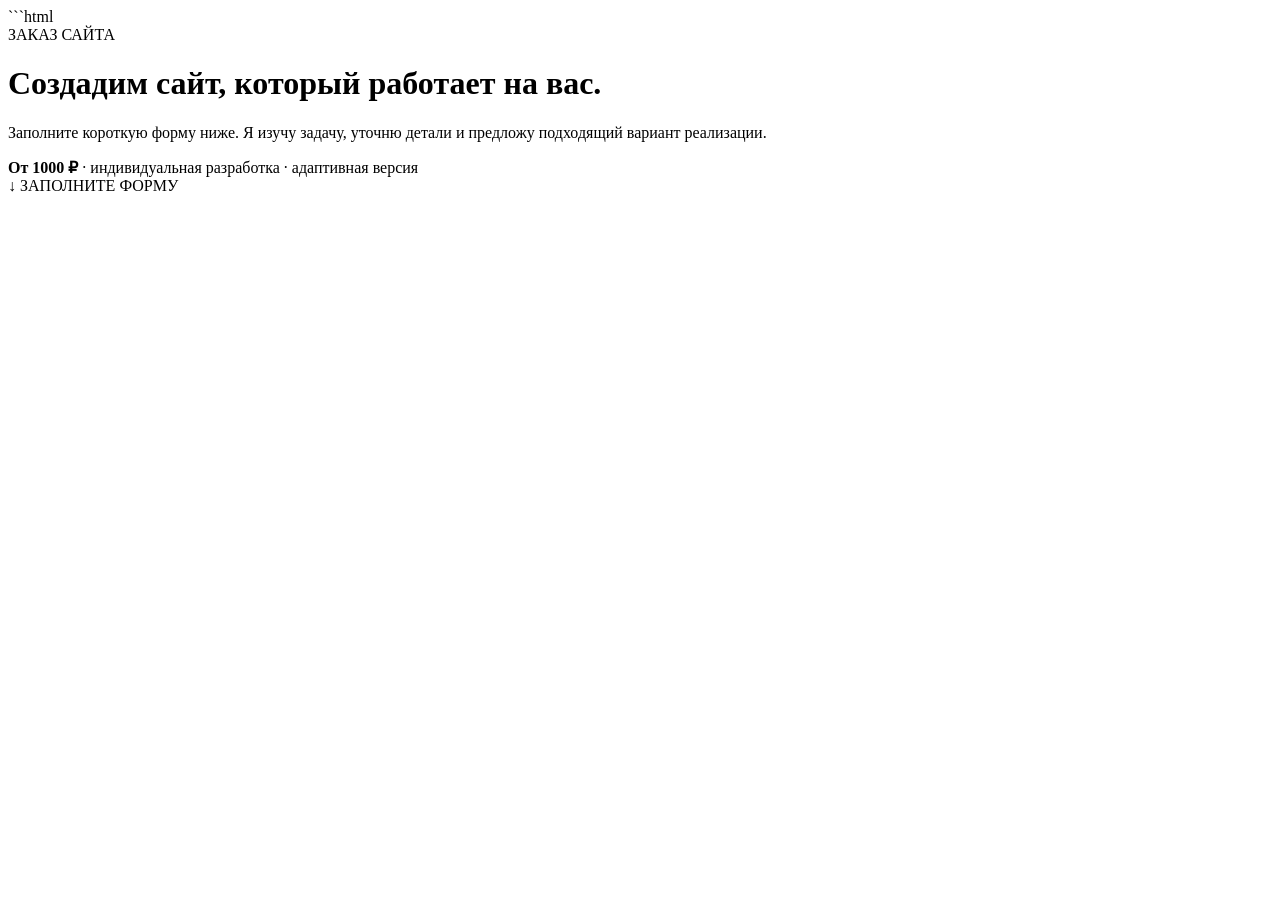
==== order.html @ 5b120222 "Update order.html" ====
```html
<!DOCTYPE html>
<html lang="ru">

<head>
  <meta charset="UTF-8">

  <meta
    name="viewport"
    content="width=device-width, initial-scale=1.0"
  >

  <title>Заказать сайт — создание сайта от 1000 ₽</title>

  <meta
    name="description"
    content="Закажите индивидуальный сайт. Создание сайта от 1000 ₽. Адаптивная вёрстка, современный дизайн, домен и подключение контактов."
  >

  <link
    href="https://fonts.googleapis.com/css2?family=Inter:wght@300;400;500;600;700;800;900&display=swap"
    rel="stylesheet"
  >

  <link
    rel="stylesheet"
    href="/sites-900/style.css"
  >
</head>


<body>

  <!-- Фоновый слой -->

  <div class="parallax-bg"></div>

  <div class="ambient-light ambient-light-1"></div>
  <div class="ambient-light ambient-light-2"></div>
  <div class="ambient-light ambient-light-3"></div>


  <!-- =========================
       HERO
  ========================== -->

  <header class="hero">

    <div class="hero-badge">

      <span class="hero-badge-dot"></span>

      ЗАКАЗ САЙТА

    </div>


    <h1>
      Создадим сайт,
      <span>который работает на вас.</span>
    </h1>


    <p class="hero-subtitle">
      Заполните короткую форму ниже.
      Я изучу задачу, уточню детали и предложу
      подходящий вариант реализации.
    </p>


    <div class="hero-offer">
      <strong>От 1000 ₽</strong>
      · индивидуальная разработка
      · адаптивная версия
    </div>


    <div class="hero-scroll">
      ↓ ЗАПОЛНИТЕ ФОРМУ
    </div>
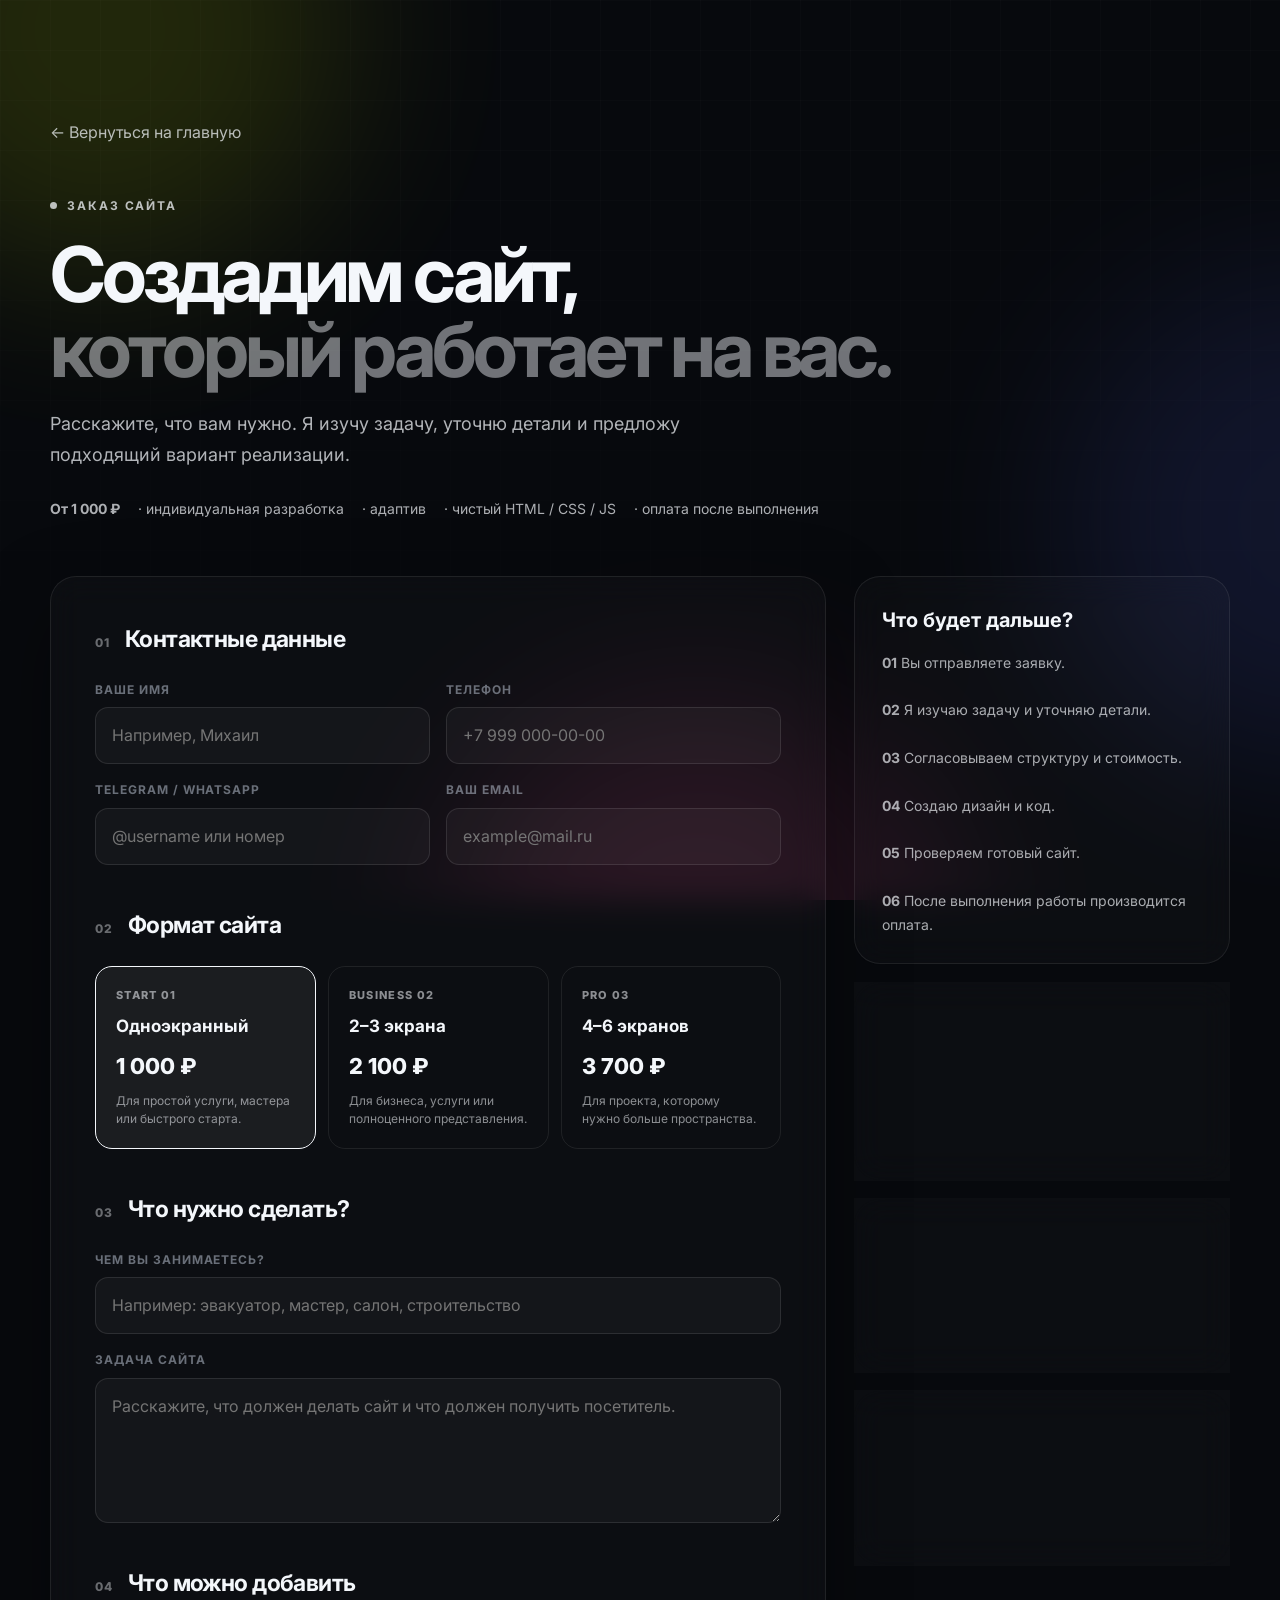
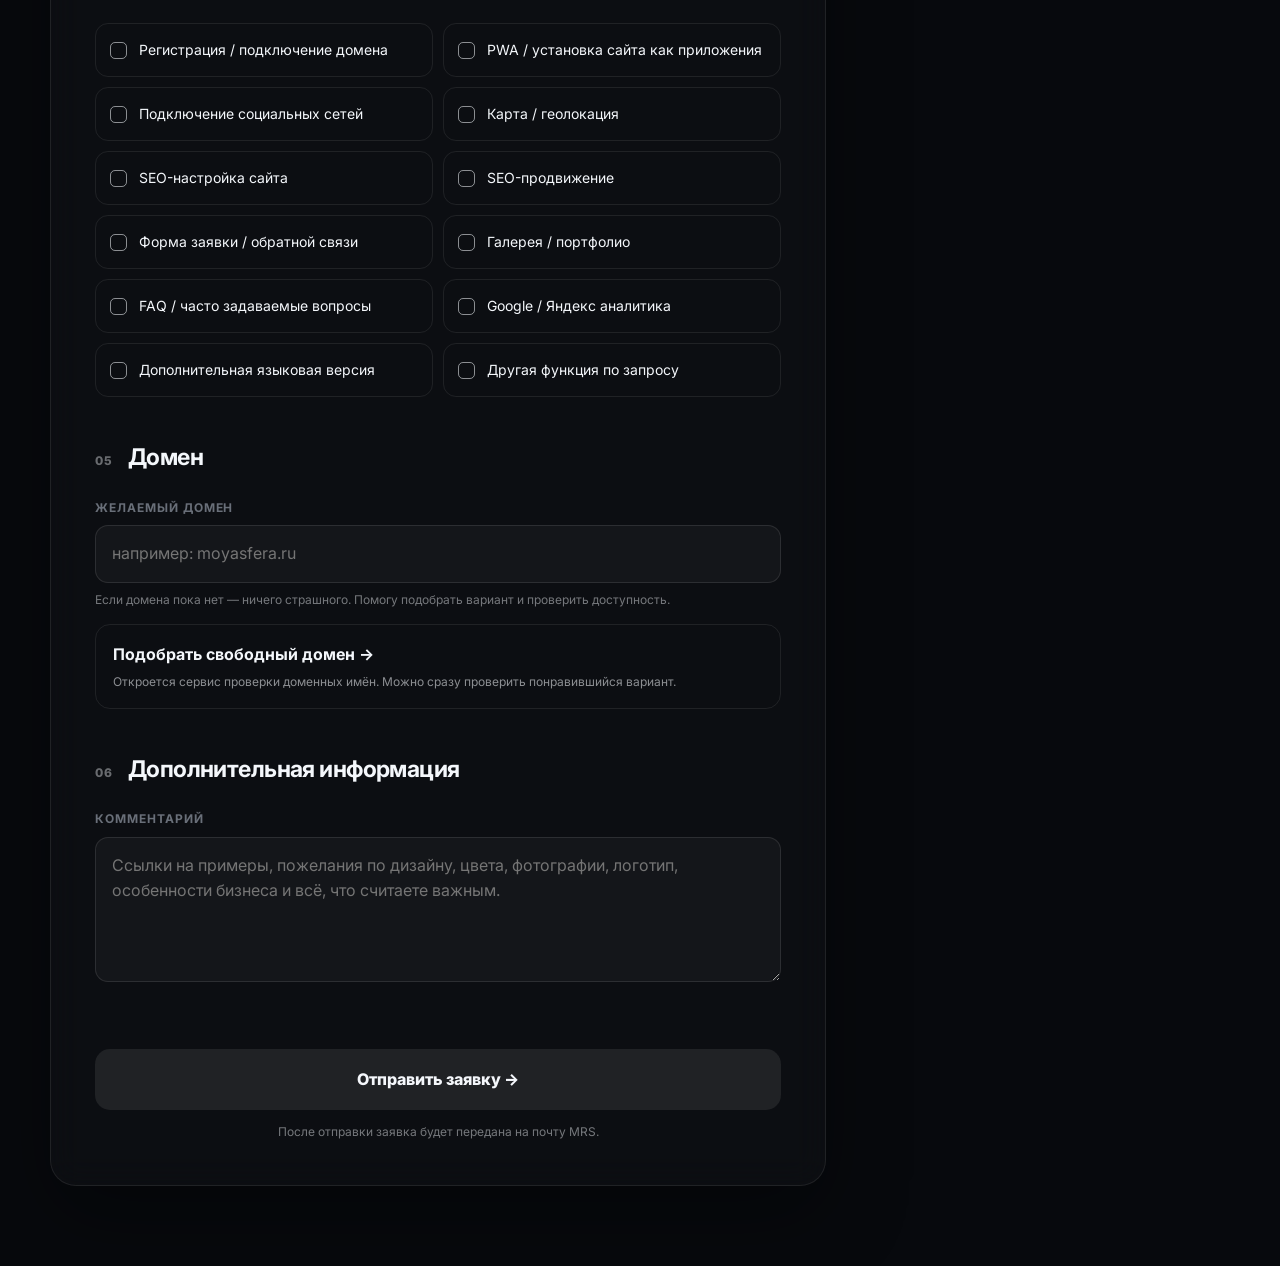
==== commit 9d2b1b27: "Update order.html" ====
--- a/order.html
+++ b/order.html
@@ -1,8 +1,8 @@
-```html
 <!DOCTYPE html>
 <html lang="ru">
 
 <head>
+
   <meta charset="UTF-8">
 
   <meta
@@ -10,73 +10,1711 @@
     content="width=device-width, initial-scale=1.0"
   >
 
-  <title>Заказать сайт — создание сайта от 1000 ₽</title>
+  <meta
+    name="theme-color"
+    content="#07090d"
+    id="themeColor"
+  >
 
   <meta
     name="description"
-    content="Закажите индивидуальный сайт. Создание сайта от 1000 ₽. Адаптивная вёрстка, современный дизайн, домен и подключение контактов."
+    content="Заказать создание сайта у MRS. Сайты и лендинги от 1000 ₽, адаптив, SEO, PWA, домен, карты, соцсети и дополнительные функции."
   >
 
+  <meta
+    name="robots"
+    content="index, follow"
+  >
+
+  <title>
+    Заказать сайт — MRS
+  </title>
+
   <link
-    href="https://fonts.googleapis.com/css2?family=Inter:wght@300;400;500;600;700;800;900&display=swap"
+    rel="canonical"
+    href="https://evacuatorkrasnodar-ux.github.io/sites-900/order.html"
+  >
+
+  <link
+    rel="preconnect"
+    href="https://fonts.googleapis.com"
+  >
+
+  <link
+    rel="preconnect"
+    href="https://fonts.gstatic.com"
+    crossorigin
+  >
+
+  <link
+    href="https://fonts.googleapis.com/css2?family=Inter:wght@400;500;600;700;800;900&display=swap"
     rel="stylesheet"
   >
 
   <link
     rel="stylesheet"
-    href="/sites-900/style.css"
+    href="./style.css"
   >
+
+  <style>
+
+    /* =====================================================
+       ORDER PAGE
+       Цвета и общая система сайта НЕ меняются.
+    ====================================================== */
+
+    .order-page {
+      min-height: 100vh;
+      padding: 120px 0 80px;
+    }
+
+
+    .order-container {
+      width: min(1180px, calc(100% - 40px));
+      margin: 0 auto;
+    }
+
+
+    .order-back {
+      display: inline-flex;
+      align-items: center;
+      gap: 10px;
+      margin-bottom: 45px;
+      color: inherit;
+      text-decoration: none;
+      opacity: .72;
+      transition: opacity .2s ease,
+                  transform .2s ease;
+    }
+
+
+    .order-back:hover {
+      opacity: 1;
+      transform: translateX(-3px);
+    }
+
+
+    .order-hero {
+      max-width: 850px;
+      margin-bottom: 55px;
+    }
+
+
+    .order-badge {
+      display: inline-flex;
+      align-items: center;
+      gap: 10px;
+      margin-bottom: 22px;
+      font-size: 12px;
+      font-weight: 700;
+      letter-spacing: .16em;
+      text-transform: uppercase;
+      opacity: .75;
+    }
+
+
+    .order-badge-dot {
+      width: 7px;
+      height: 7px;
+      border-radius: 50%;
+      background: currentColor;
+    }
+
+
+    .order-hero h1 {
+      margin: 0 0 22px;
+      font-size: clamp(42px, 6vw, 82px);
+      line-height: .98;
+      letter-spacing: -.055em;
+    }
+
+
+    .order-hero h1 span {
+      display: block;
+      opacity: .45;
+    }
+
+
+    .order-hero p {
+      max-width: 700px;
+      margin: 0;
+      font-size: 18px;
+      line-height: 1.7;
+      opacity: .72;
+    }
+
+
+    .order-offer {
+      display: flex;
+      flex-wrap: wrap;
+      gap: 10px 18px;
+      margin-top: 28px;
+      font-size: 14px;
+      opacity: .7;
+    }
+
+
+    .order-offer strong {
+      opacity: 1;
+    }
+
+
+    /* =====================================================
+       LAYOUT
+    ====================================================== */
+
+    .order-layout {
+      display: grid;
+      grid-template-columns: minmax(0, 1.55fr) minmax(300px, .75fr);
+      gap: 28px;
+      align-items: start;
+    }
+
+
+    .order-card,
+    .order-side-card {
+      border: 1px solid rgba(255,255,255,.08);
+      border-radius: 26px;
+      background: rgba(255,255,255,.025);
+      backdrop-filter: blur(16px);
+    }
+
+
+    .light-theme .order-card,
+    .light-theme .order-side-card {
+      border-color: rgba(0,0,0,.08);
+      background: rgba(255,255,255,.65);
+    }
+
+
+    .order-card {
+      padding: clamp(24px, 4vw, 44px);
+    }
+
+
+    .order-side {
+      display: grid;
+      gap: 18px;
+    }
+
+
+    .order-side-card {
+      padding: 27px;
+    }
+
+
+    .order-side-card h3 {
+      margin: 0 0 15px;
+      font-size: 20px;
+    }
+
+
+    .order-side-card p {
+      margin: 0;
+      font-size: 14px;
+      line-height: 1.7;
+      opacity: .68;
+    }
+
+
+    /* =====================================================
+       FORM
+    ====================================================== */
+
+    .form-section {
+      margin-bottom: 42px;
+    }
+
+
+    .form-section:last-child {
+      margin-bottom: 0;
+    }
+
+
+    .form-section-title {
+      display: flex;
+      align-items: baseline;
+      gap: 14px;
+      margin-bottom: 22px;
+    }
+
+
+    .form-section-number {
+      font-size: 12px;
+      font-weight: 800;
+      letter-spacing: .12em;
+      opacity: .4;
+    }
+
+
+    .form-section-title h2 {
+      margin: 0;
+      font-size: 23px;
+      letter-spacing: -.025em;
+    }
+
+
+    .form-grid {
+      display: grid;
+      grid-template-columns: repeat(2, minmax(0,1fr));
+      gap: 16px;
+    }
+
+
+    .form-group {
+      display: flex;
+      flex-direction: column;
+      gap: 8px;
+    }
+
+
+    .form-group.full {
+      grid-column: 1 / -1;
+    }
+
+
+    .form-group label {
+      font-size: 12px;
+      font-weight: 700;
+      letter-spacing: .08em;
+      text-transform: uppercase;
+      opacity: .6;
+    }
+
+
+    .form-group input,
+    .form-group textarea,
+    .form-group select {
+      width: 100%;
+      box-sizing: border-box;
+      border: 1px solid rgba(255,255,255,.1);
+      border-radius: 13px;
+      outline: none;
+      padding: 15px 16px;
+      background: rgba(255,255,255,.035);
+      color: inherit;
+      font: inherit;
+      transition:
+        border-color .2s ease,
+        background .2s ease;
+    }
+
+
+    .light-theme .form-group input,
+    .light-theme .form-group textarea,
+    .light-theme .form-group select {
+      border-color: rgba(0,0,0,.1);
+      background: rgba(0,0,0,.025);
+    }
+
+
+    .form-group input:focus,
+    .form-group textarea:focus,
+    .form-group select:focus {
+      border-color: currentColor;
+      background: rgba(255,255,255,.055);
+    }
+
+
+    .form-group textarea {
+      min-height: 145px;
+      resize: vertical;
+    }
+
+
+    .form-hint {
+      font-size: 12px;
+      line-height: 1.5;
+      opacity: .45;
+    }
+
+
+    /* =====================================================
+       CHECKBOXES
+    ====================================================== */
+
+    .check-grid {
+      display: grid;
+      grid-template-columns: repeat(2, minmax(0,1fr));
+      gap: 10px;
+    }
+
+
+    .check-item {
+      position: relative;
+    }
+
+
+    .check-item input {
+      position: absolute;
+      opacity: 0;
+      pointer-events: none;
+    }
+
+
+    .check-item label {
+      display: flex;
+      align-items: center;
+      gap: 12px;
+      min-height: 54px;
+      box-sizing: border-box;
+      padding: 12px 14px;
+      border: 1px solid rgba(255,255,255,.08);
+      border-radius: 13px;
+      cursor: pointer;
+      font-size: 14px;
+      line-height: 1.35;
+      transition:
+        border-color .2s ease,
+        background .2s ease,
+        transform .2s ease;
+    }
+
+
+    .light-theme .check-item label {
+      border-color: rgba(0,0,0,.08);
+    }
+
+
+    .check-item label:hover {
+      transform: translateY(-1px);
+    }
+
+
+    .check-item label::before {
+      content: "";
+      flex: 0 0 17px;
+      width: 17px;
+      height: 17px;
+      border: 1px solid currentColor;
+      border-radius: 5px;
+      opacity: .55;
+      box-sizing: border-box;
+    }
+
+
+    .check-item input:checked + label {
+      border-color: currentColor;
+      background: rgba(255,255,255,.06);
+    }
+
+
+    .check-item input:checked + label::before {
+      content: "✓";
+      display: flex;
+      align-items: center;
+      justify-content: center;
+      font-size: 11px;
+      font-weight: 900;
+      opacity: 1;
+    }
+
+
+    /* =====================================================
+       TARIFS
+    ====================================================== */
+
+    .tariff-grid {
+      display: grid;
+      grid-template-columns: repeat(3, minmax(0,1fr));
+      gap: 12px;
+    }
+
+
+    .tariff {
+      position: relative;
+    }
+
+
+    .tariff input {
+      position: absolute;
+      opacity: 0;
+      pointer-events: none;
+    }
+
+
+    .tariff label {
+      display: block;
+      height: 100%;
+      box-sizing: border-box;
+      padding: 20px;
+      border: 1px solid rgba(255,255,255,.08);
+      border-radius: 17px;
+      cursor: pointer;
+      transition:
+        border-color .2s ease,
+        transform .2s ease,
+        background .2s ease;
+    }
+
+
+    .light-theme .tariff label {
+      border-color: rgba(0,0,0,.08);
+    }
+
+
+    .tariff label:hover {
+      transform: translateY(-2px);
+    }
+
+
+    .tariff input:checked + label {
+      border-color: currentColor;
+      background: rgba(255,255,255,.06);
+    }
+
+
+    .tariff-name {
+      display: block;
+      margin-bottom: 8px;
+      font-size: 11px;
+      font-weight: 800;
+      letter-spacing: .12em;
+      opacity: .55;
+    }
+
+
+    .tariff-title {
+      display: block;
+      margin-bottom: 9px;
+      font-size: 17px;
+      font-weight: 700;
+    }
+
+
+    .tariff-price {
+      display: block;
+      font-size: 22px;
+      font-weight: 800;
+    }
+
+
+    .tariff-description {
+      display: block;
+      margin-top: 8px;
+      font-size: 12px;
+      line-height: 1.5;
+      opacity: .55;
+    }
+
+
+    /* =====================================================
+       SEND
+    ====================================================== */
+
+    .order-submit {
+      width: 100%;
+      border: 0;
+      margin-top: 25px;
+      padding: 18px 22px;
+      border-radius: 15px;
+      cursor: pointer;
+      color: inherit;
+      background: rgba(255,255,255,.08);
+      font: inherit;
+      font-weight: 800;
+      transition:
+        transform .2s ease,
+        opacity .2s ease;
+    }
+
+
+    .order-submit:hover {
+      transform: translateY(-2px);
+    }
+
+
+    .order-submit:disabled {
+      opacity: .5;
+      cursor: wait;
+      transform: none;
+    }
+
+
+    .submit-note {
+      margin-top: 13px;
+      text-align: center;
+      font-size: 12px;
+      line-height: 1.5;
+      opacity: .45;
+    }
+
+
+    /* =====================================================
+       SUCCESS
+    ====================================================== */
+
+    .order-success {
+      display: none;
+      padding: 40px 20px;
+      text-align: center;
+    }
+
+
+    .order-success.show {
+      display: block;
+    }
+
+
+    .success-icon {
+      width: 64px;
+      height: 64px;
+      margin: 0 auto 20px;
+      border: 1px solid currentColor;
+      border-radius: 50%;
+      display: flex;
+      align-items: center;
+      justify-content: center;
+      font-size: 25px;
+    }
+
+
+    .order-success h2 {
+      margin: 0 0 12px;
+      font-size: 30px;
+    }
+
+
+    .order-success p {
+      max-width: 500px;
+      margin: 0 auto;
+      line-height: 1.7;
+      opacity: .65;
+    }
+
+
+    /* =====================================================
+       DOMAIN CARD
+    ====================================================== */
+
+    .domain-card {
+      display: block;
+      margin-top: 15px;
+      padding: 17px;
+      border: 1px solid rgba(255,255,255,.08);
+      border-radius: 15px;
+      color: inherit;
+      text-decoration: none;
+      transition:
+        transform .2s ease,
+        border-color .2s ease;
+    }
+
+
+    .light-theme .domain-card {
+      border-color: rgba(0,0,0,.08);
+    }
+
+
+    .domain-card:hover {
+      transform: translateY(-2px);
+      border-color: currentColor;
+    }
+
+
+    .domain-card strong {
+      display: block;
+      margin-bottom: 5px;
+    }
+
+
+    .domain-card span {
+      display: block;
+      font-size: 12px;
+      line-height: 1.5;
+      opacity: .55;
+    }
+
+
+    /* =====================================================
+       RESPONSIVE
+    ====================================================== */
+
+    @media (max-width: 900px) {
+
+      .order-layout {
+        grid-template-columns: 1fr;
+      }
+
+      .order-side {
+        grid-template-columns: repeat(2, minmax(0,1fr));
+      }
+
+    }
+
+
+    @media (max-width: 650px) {
+
+      .order-page {
+        padding: 90px 0 55px;
+      }
+
+      .order-container {
+        width: min(100% - 26px, 1180px);
+      }
+
+      .order-hero h1 {
+        font-size: 44px;
+      }
+
+      .order-hero p {
+        font-size: 16px;
+      }
+
+      .order-card {
+        padding: 21px;
+        border-radius: 20px;
+      }
+
+      .order-side {
+        grid-template-columns: 1fr;
+      }
+
+      .form-grid,
+      .check-grid,
+      .tariff-grid {
+        grid-template-columns: 1fr;
+      }
+
+      .form-group.full {
+        grid-column: auto;
+      }
+
+    }
+
+  </style>
+
 </head>
 
 
 <body>
 
-  <!-- Фоновый слой -->
-
-  <div class="parallax-bg"></div>
-
-  <div class="ambient-light ambient-light-1"></div>
-  <div class="ambient-light ambient-light-2"></div>
-  <div class="ambient-light ambient-light-3"></div>
-
-
-  <!-- =========================
-       HERO
-  ========================== -->
-
-  <header class="hero">
-
-    <div class="hero-badge">
-
-      <span class="hero-badge-dot"></span>
-
-      ЗАКАЗ САЙТА
+
+  <!-- =====================================================
+       BACKGROUND
+  ====================================================== -->
+
+  <div
+    class="site-background"
+    aria-hidden="true"
+  >
+
+    <div class="bg-grid"></div>
+
+    <div class="bg-glow bg-glow-one"></div>
+
+    <div class="bg-glow bg-glow-two"></div>
+
+    <div class="bg-glow bg-glow-three"></div>
+
+  </div>
+
+
+  <!-- =====================================================
+       MAIN
+  ====================================================== -->
+
+  <main class="order-page">
+
+    <div class="order-container">
+
+
+      <a
+        href="./index.html"
+        class="order-back"
+      >
+        ← Вернуться на главную
+      </a>
+
+
+      <!-- =================================================
+           HERO
+      ================================================== -->
+
+      <header class="order-hero">
+
+        <div class="order-badge">
+
+          <span class="order-badge-dot"></span>
+
+          ЗАКАЗ САЙТА
+
+        </div>
+
+
+        <h1>
+
+          Создадим сайт,
+
+          <span>
+            который работает на вас.
+          </span>
+
+        </h1>
+
+
+        <p>
+
+          Расскажите, что вам нужно.
+          Я изучу задачу, уточню детали
+          и предложу подходящий вариант реализации.
+
+        </p>
+
+
+        <div class="order-offer">
+
+          <strong>
+            От 1 000 ₽
+          </strong>
+
+          <span>
+            · индивидуальная разработка
+          </span>
+
+          <span>
+            · адаптив
+          </span>
+
+          <span>
+            · чистый HTML / CSS / JS
+          </span>
+
+          <span>
+            · оплата после выполнения
+          </span>
+
+        </div>
+
+      </header>
+
+
+      <!-- =================================================
+           CONTENT
+      ================================================== -->
+
+      <div class="order-layout">
+
+
+        <!-- ===============================================
+             FORM
+        ================================================ -->
+
+        <section class="order-card">
+
+
+          <form
+            id="orderForm"
+            action="https://formsubmit.co/79996362202@ya.ru"
+            method="POST"
+          >
+
+
+            <!-- FORM SETTINGS -->
+
+            <input
+              type="hidden"
+              name="_subject"
+              value="Новая заявка на создание сайта — MRS"
+            >
+
+            <input
+              type="hidden"
+              name="_template"
+              value="table"
+            >
+
+            <input
+              type="hidden"
+              name="_captcha"
+              value="false"
+            >
+
+            <input
+              type="hidden"
+              name="_next"
+              value="https://evacuatorkrasnodar-ux.github.io/sites-900/order.html?success=1"
+            >
+
+
+            <!-- =========================================
+                 CONTACT
+            ========================================== -->
+
+            <div class="form-section">
+
+              <div class="form-section-title">
+
+                <span class="form-section-number">
+                  01
+                </span>
+
+                <h2>
+                  Контактные данные
+                </h2>
+
+              </div>
+
+
+              <div class="form-grid">
+
+
+                <div class="form-group">
+
+                  <label for="name">
+                    Ваше имя
+                  </label>
+
+                  <input
+                    id="name"
+                    type="text"
+                    name="Имя"
+                    placeholder="Например, Михаил"
+                    required
+                  >
+
+                </div>
+
+
+                <div class="form-group">
+
+                  <label for="phone">
+                    Телефон
+                  </label>
+
+                  <input
+                    id="phone"
+                    type="tel"
+                    name="Телефон"
+                    placeholder="+7 999 000-00-00"
+                    required
+                  >
+
+                </div>
+
+
+                <div class="form-group">
+
+                  <label for="messenger">
+                    Telegram / WhatsApp
+                  </label>
+
+                  <input
+                    id="messenger"
+                    type="text"
+                    name="Telegram или WhatsApp"
+                    placeholder="@username или номер"
+                  >
+
+                </div>
+
+
+                <div class="form-group">
+
+                  <label for="email">
+                    Ваш Email
+                  </label>
+
+                  <input
+                    id="email"
+                    type="email"
+                    name="Email клиента"
+                    placeholder="example@mail.ru"
+                  >
+
+                </div>
+
+
+              </div>
+
+            </div>
+
+
+            <!-- =========================================
+                 TARIFF
+            ========================================== -->
+
+            <div class="form-section">
+
+              <div class="form-section-title">
+
+                <span class="form-section-number">
+                  02
+                </span>
+
+                <h2>
+                  Формат сайта
+                </h2>
+
+              </div>
+
+
+              <div class="tariff-grid">
+
+
+                <div class="tariff">
+
+                  <input
+                    id="tariff-start"
+                    type="radio"
+                    name="Тариф"
+                    value="START — одноэкранный — 1 000 ₽"
+                    checked
+                  >
+
+                  <label for="tariff-start">
+
+                    <span class="tariff-name">
+                      START 01
+                    </span>
+
+                    <span class="tariff-title">
+                      Одноэкранный
+                    </span>
+
+                    <span class="tariff-price">
+                      1 000 ₽
+                    </span>
+
+                    <span class="tariff-description">
+                      Для простой услуги,
+                      мастера или быстрого старта.
+                    </span>
+
+                  </label>
+
+                </div>
+
+
+                <div class="tariff">
+
+                  <input
+                    id="tariff-business"
+                    type="radio"
+                    name="Тариф"
+                    value="BUSINESS — 2–3 экрана — 2 100 ₽"
+                  >
+
+                  <label for="tariff-business">
+
+                    <span class="tariff-name">
+                      BUSINESS 02
+                    </span>
+
+                    <span class="tariff-title">
+                      2–3 экрана
+                    </span>
+
+                    <span class="tariff-price">
+                      2 100 ₽
+                    </span>
+
+                    <span class="tariff-description">
+                      Для бизнеса,
+                      услуги или полноценного представления.
+                    </span>
+
+                  </label>
+
+                </div>
+
+
+                <div class="tariff">
+
+                  <input
+                    id="tariff-pro"
+                    type="radio"
+                    name="Тариф"
+                    value="PRO — 4–6 экранов — 3 700 ₽"
+                  >
+
+                  <label for="tariff-pro">
+
+                    <span class="tariff-name">
+                      PRO 03
+                    </span>
+
+                    <span class="tariff-title">
+                      4–6 экранов
+                    </span>
+
+                    <span class="tariff-price">
+                      3 700 ₽
+                    </span>
+
+                    <span class="tariff-description">
+                      Для проекта,
+                      которому нужно больше пространства.
+                    </span>
+
+                  </label>
+
+                </div>
+
+
+              </div>
+
+            </div>
+
+
+            <!-- =========================================
+                 TYPE
+            ========================================== -->
+
+            <div class="form-section">
+
+              <div class="form-section-title">
+
+                <span class="form-section-number">
+                  03
+                </span>
+
+                <h2>
+                  Что нужно сделать?
+                </h2>
+
+              </div>
+
+
+              <div class="form-grid">
+
+
+                <div class="form-group full">
+
+                  <label for="business">
+                    Чем вы занимаетесь?
+                  </label>
+
+                  <input
+                    id="business"
+                    type="text"
+                    name="Сфера бизнеса"
+                    placeholder="Например: эвакуатор, мастер, салон, строительство"
+                    required
+                  >
+
+                </div>
+
+
+                <div class="form-group full">
+
+                  <label for="siteGoal">
+                    Задача сайта
+                  </label>
+
+                  <textarea
+                    id="siteGoal"
+                    name="Задача сайта"
+                    placeholder="Расскажите, что должен делать сайт и что должен получить посетитель."
+                  ></textarea>
+
+                </div>
+
+
+              </div>
+
+            </div>
+
+
+            <!-- =========================================
+                 ADDONS
+            ========================================== -->
+
+            <div class="form-section">
+
+              <div class="form-section-title">
+
+                <span class="form-section-number">
+                  04
+                </span>
+
+                <h2>
+                  Что можно добавить
+                </h2>
+
+              </div>
+
+
+              <div class="check-grid">
+
+
+                <div class="check-item">
+
+                  <input
+                    id="addon-domain"
+                    type="checkbox"
+                    name="Дополнение — Домен"
+                    value="Да"
+                  >
+
+                  <label for="addon-domain">
+                    Регистрация / подключение домена
+                  </label>
+
+                </div>
+
+
+                <div class="check-item">
+
+                  <input
+                    id="addon-pwa"
+                    type="checkbox"
+                    name="Дополнение — PWA"
+                    value="Да"
+                  >
+
+                  <label for="addon-pwa">
+                    PWA / установка сайта как приложения
+                  </label>
+
+                </div>
+
+
+                <div class="check-item">
+
+                  <input
+                    id="addon-social"
+                    type="checkbox"
+                    name="Дополнение — Соцсети"
+                    value="Да"
+                  >
+
+                  <label for="addon-social">
+                    Подключение социальных сетей
+                  </label>
+
+                </div>
+
+
+                <div class="check-item">
+
+                  <input
+                    id="addon-map"
+                    type="checkbox"
+                    name="Дополнение — Карта"
+                    value="Да"
+                  >
+
+                  <label for="addon-map">
+                    Карта / геолокация
+                  </label>
+
+                </div>
+
+
+                <div class="check-item">
+
+                  <input
+                    id="addon-seo"
+                    type="checkbox"
+                    name="Дополнение — SEO"
+                    value="Да"
+                  >
+
+                  <label for="addon-seo">
+                    SEO-настройка сайта
+                  </label>
+
+                </div>
+
+
+                <div class="check-item">
+
+                  <input
+                    id="addon-seo-promo"
+                    type="checkbox"
+                    name="Дополнение — SEO продвижение"
+                    value="Да"
+                  >
+
+                  <label for="addon-seo-promo">
+                    SEO-продвижение
+                  </label>
+
+                </div>
+
+
+                <div class="check-item">
+
+                  <input
+                    id="addon-form"
+                    type="checkbox"
+                    name="Дополнение — Формы"
+                    value="Да"
+                  >
+
+                  <label for="addon-form">
+                    Форма заявки / обратной связи
+                  </label>
+
+                </div>
+
+
+                <div class="check-item">
+
+                  <input
+                    id="addon-gallery"
+                    type="checkbox"
+                    name="Дополнение — Галерея"
+                    value="Да"
+                  >
+
+                  <label for="addon-gallery">
+                    Галерея / портфолио
+                  </label>
+
+                </div>
+
+
+                <div class="check-item">
+
+                  <input
+                    id="addon-faq"
+                    type="checkbox"
+                    name="Дополнение — FAQ"
+                    value="Да"
+                  >
+
+                  <label for="addon-faq">
+                    FAQ / часто задаваемые вопросы
+                  </label>
+
+                </div>
+
+
+                <div class="check-item">
+
+                  <input
+                    id="addon-analytics"
+                    type="checkbox"
+                    name="Дополнение — Аналитика"
+                    value="Да"
+                  >
+
+                  <label for="addon-analytics">
+                    Google / Яндекс аналитика
+                  </label>
+
+                </div>
+
+
+                <div class="check-item">
+
+                  <input
+                    id="addon-multilang"
+                    type="checkbox"
+                    name="Дополнение — Языки"
+                    value="Да"
+                  >
+
+                  <label for="addon-multilang">
+                    Дополнительная языковая версия
+                  </label>
+
+                </div>
+
+
+                <div class="check-item">
+
+                  <input
+                    id="addon-other"
+                    type="checkbox"
+                    name="Дополнение — Другое"
+                    value="Да"
+                  >
+
+                  <label for="addon-other">
+                    Другая функция по запросу
+                  </label>
+
+                </div>
+
+
+              </div>
+
+            </div>
+
+
+            <!-- =========================================
+                 DOMAIN
+            ========================================== -->
+
+            <div class="form-section">
+
+              <div class="form-section-title">
+
+                <span class="form-section-number">
+                  05
+                </span>
+
+                <h2>
+                  Домен
+                </h2>
+
+              </div>
+
+
+              <div class="form-grid">
+
+
+                <div class="form-group full">
+
+                  <label for="domain">
+                    Желаемый домен
+                  </label>
+
+                  <input
+                    id="domain"
+                    type="text"
+                    name="Желаемый домен"
+                    placeholder="например: moyasfera.ru"
+                  >
+
+                  <span class="form-hint">
+
+                    Если домена пока нет — ничего страшного.
+                    Помогу подобрать вариант и проверить доступность.
+
+                  </span>
+
+                </div>
+
+
+              </div>
+
+
+              <a
+                href="https://www.reg.ru/domain/new"
+                class="domain-card"
+                target="_blank"
+                rel="noopener noreferrer"
+              >
+
+                <strong>
+                  Подобрать свободный домен →
+                </strong>
+
+                <span>
+                  Откроется сервис проверки доменных имён.
+                  Можно сразу проверить понравившийся вариант.
+                </span>
+
+              </a>
+
+            </div>
+
+
+            <!-- =========================================
+                 COMMENT
+            ========================================== -->
+
+            <div class="form-section">
+
+              <div class="form-section-title">
+
+                <span class="form-section-number">
+                  06
+                </span>
+
+                <h2>
+                  Дополнительная информация
+                </h2>
+
+              </div>
+
+
+              <div class="form-group">
+
+                <label for="comment">
+                  Комментарий
+                </label>
+
+                <textarea
+                  id="comment"
+                  name="Дополнительный комментарий"
+                  placeholder="Ссылки на примеры, пожелания по дизайну, цвета, фотографии, логотип, особенности бизнеса и всё, что считаете важным."
+                ></textarea>
+
+              </div>
+
+            </div>
+
+
+            <!-- =========================================
+                 SUBMIT
+            ========================================== -->
+
+            <button
+              type="submit"
+              class="order-submit"
+              id="orderSubmit"
+            >
+
+              Отправить заявку →
+
+            </button>
+
+
+            <div class="submit-note">
+
+              После отправки заявка будет передана
+              на почту MRS.
+
+            </div>
+
+
+          </form>
+
+
+          <!-- SUCCESS -->
+
+          <div
+            class="order-success"
+            id="orderSuccess"
+          >
+
+            <div class="success-icon">
+              ✓
+            </div>
+
+            <h2>
+              Заявка отправлена
+            </h2>
+
+            <p>
+
+              Спасибо. Заявка получена.
+              Я свяжусь с вами после просмотра задачи
+              и уточню детали проекта.
+
+            </p>
+
+          </div>
+
+
+        </section>
+
+
+        <!-- ===============================================
+             SIDE
+        ================================================ -->
+
+        <aside class="order-side">
+
+
+          <div class="order-side-card">
+
+            <h3>
+              Что будет дальше?
+            </h3>
+
+            <p>
+
+              <strong>01</strong>
+              Вы отправляете заявку.
+
+              <br><br>
+
+              <strong>02</strong>
+              Я изучаю задачу и уточняю детали.
+
+              <br><br>
+
+              <strong>03</strong>
+              Согласовываем структуру и стоимость.
+
+              <br><br>
+
+              <strong>04</strong>
+              Создаю дизайн и код.
+
+              <br><br>
+
+              <strong>05</strong>
+              Проверяем готовый сайт.
+
+              <br><br>
+
+              <strong>06</strong>
+              После выполнения работы производится оплата.
+
+            </p>
+
+          </div>
+
+
+          <div class="order-side-card">
+
+            <h3>
+              Что можно подключить?
+            </h3>
+
+            <p>
+
+              Домен, PWA, карты, геолокацию,
+              Telegram, WhatsApp, социальные сети,
+              формы заявок, галерею, FAQ,
+              аналитику, SEO, дополнительные страницы
+              и другие функции.
+
+            </p>
+
+          </div>
+
+
+          <div class="order-side-card">
+
+            <h3>
+              Оплата после выполнения
+            </h3>
+
+            <p>
+
+              Сначала создаётся и проверяется сайт.
+              После выполнения работы производится оплата.
+
+            </p>
+
+          </div>
+
+
+          <div class="order-side-card">
+
+            <h3>
+              Нужна просто консультация?
+            </h3>
+
+            <p>
+
+              Не обязательно сразу выбирать тариф.
+              Можно описать задачу своими словами —
+              формат обсудим отдельно.
+
+            </p>
+
+          </div>
+
+
+        </aside>
+
+
+      </div>
+
 
     </div>
 
-
-    <h1>
-      Создадим сайт,
-      <span>который работает на вас.</span>
-    </h1>
-
-
-    <p class="hero-subtitle">
-      Заполните короткую форму ниже.
-      Я изучу задачу, уточню детали и предложу
-      подходящий вариант реализации.
-    </p>
-
-
-    <div class="hero-offer">
-      <strong>От 1000 ₽</strong>
-      · индивидуальная разработка
-      · адаптивная версия
-    </div>
-
-
-    <div class="hero-scroll">
-      ↓ ЗАПОЛНИТЕ ФОРМУ
-    </div>
-
- 
+  </main>
+
+
+  <!-- =====================================================
+       THEME
+  ====================================================== -->
+
+  <script>
+
+    (function () {
+
+      const savedTheme =
+        localStorage.getItem("mrs-theme");
+
+      if (savedTheme === "light") {
+
+        document.documentElement.classList.add(
+          "light-theme"
+        );
+
+      } else {
+
+        document.documentElement.classList.add(
+          "dark-theme"
+        );
+
+      }
+
+      const themeColor =
+        document.getElementById("themeColor");
+
+      if (
+        savedTheme === "light" &&
+        themeColor
+      ) {
+
+        themeColor.setAttribute(
+          "content",
+          "#f5f7fb"
+        );
+
+      }
+
+    })();
+
+
+    /* =====================================================
+       SUCCESS STATE
+    ====================================================== */
+
+    const params =
+      new URLSearchParams(
+        window.location.search
+      );
+
+
+    if (
+      params.get("success") === "1"
+    ) {
+
+      const form =
+        document.getElementById("orderForm");
+
+      const success =
+        document.getElementById("orderSuccess");
+
+      if (form) {
+
+        form.style.display = "none";
+
+      }
+
+      if (success) {
+
+        success.classList.add("show");
+
+      }
+
+    }
+
+
+    /* =====================================================
+       SUBMIT STATE
+    ====================================================== */
+
+    const orderForm =
+      document.getElementById("orderForm");
+
+    const orderSubmit =
+      document.getElementById("orderSubmit");
+
+
+    if (orderForm && orderSubmit) {
+
+      orderForm.addEventListener(
+        "submit",
+        function () {
+
+          orderSubmit.disabled = true;
+
+          orderSubmit.textContent =
+            "Отправляем заявку…";
+
+        }
+      );
+
+    }
+
+
+  </script>
+
+
+</body>
+
+</html>
--- a/style.css
+++ b/style.css
@@ -0,0 +1,3877 @@
+/* =========================================================
+   MRS
+   MAIN STYLE.CSS
+   ========================================================= */
+
+
+/* =========================================================
+   01. VARIABLES
+   ========================================================= */
+
+:root {
+  --bg: #07090d;
+  --bg-soft: #0b0e14;
+  --bg-card: rgba(15, 19, 27, 0.82);
+
+  --text: #f4f7fb;
+  --text-soft: #a8b0bd;
+  --text-muted: #6f7887;
+
+  --line: rgba(255, 255, 255, 0.09);
+  --line-strong: rgba(255, 255, 255, 0.16);
+
+  --white: #ffffff;
+  --black: #050608;
+
+  --accent: #dfff00;
+  --accent-dark: #b8d900;
+
+  --success: #77ff9d;
+
+  --shadow:
+    0 30px 80px rgba(0, 0, 0, 0.35);
+
+  --radius-small: 12px;
+  --radius: 20px;
+  --radius-large: 32px;
+
+  --container: 1240px;
+
+  --transition:
+    0.25s ease;
+
+  --font:
+    "Inter",
+    -apple-system,
+    BlinkMacSystemFont,
+    "Segoe UI",
+    sans-serif;
+}
+
+
+/* =========================================================
+   LIGHT THEME
+   ========================================================= */
+
+body.light-theme {
+  --bg: #f5f6f8;
+  --bg-soft: #ffffff;
+  --bg-card: rgba(255, 255, 255, 0.86);
+
+  --text: #101217;
+  --text-soft: #525966;
+  --text-muted: #7b8491;
+
+  --line: rgba(10, 15, 25, 0.09);
+  --line-strong: rgba(10, 15, 25, 0.16);
+
+  --white: #101217;
+  --black: #ffffff;
+
+  --accent: #b7d900;
+  --accent-dark: #94b400;
+
+  --success: #199b4b;
+
+  --shadow:
+    0 30px 80px rgba(0, 0, 0, 0.12);
+}
+
+
+/* =========================================================
+   02. RESET
+   ========================================================= */
+
+*,
+*::before,
+*::after {
+  box-sizing: border-box;
+}
+
+html {
+  scroll-behavior: smooth;
+  scroll-padding-top: 100px;
+}
+
+body {
+  margin: 0;
+  padding: 0;
+
+  min-width: 320px;
+
+  background:
+    var(--bg);
+
+  color:
+    var(--text);
+
+  font-family:
+    var(--font);
+
+  font-size: 16px;
+  line-height: 1.6;
+
+  overflow-x: hidden;
+
+  padding-bottom: 0;
+
+  transition:
+    background-color 0.35s ease,
+    color 0.35s ease;
+}
+
+body,
+button,
+a,
+input,
+textarea,
+select {
+  font-family: var(--font);
+}
+
+button,
+input,
+textarea,
+select {
+  font: inherit;
+}
+
+button {
+  cursor: pointer;
+}
+
+a {
+  color: inherit;
+  text-decoration: none;
+}
+
+img {
+  display: block;
+  max-width: 100%;
+}
+
+ul {
+  margin: 0;
+  padding: 0;
+  list-style: none;
+}
+
+p,
+h1,
+h2,
+h3 {
+  margin-top: 0;
+}
+
+::selection {
+  background: var(--accent);
+  color: #050608;
+}
+
+
+/* =========================================================
+   03. CONTAINER
+   ========================================================= */
+
+.container {
+  width: min(
+    calc(100% - 40px),
+    var(--container)
+  );
+
+  margin-inline: auto;
+}
+
+
+/* =========================================================
+   04. SITE BACKGROUND
+   ========================================================= */
+
+.site-background {
+  position: fixed;
+  inset: 0;
+
+  z-index: -10;
+
+  overflow: hidden;
+
+  pointer-events: none;
+
+  background:
+    var(--bg);
+}
+
+.bg-grid {
+  position: absolute;
+  inset: 0;
+
+  opacity: 0.45;
+
+  background-image:
+    linear-gradient(
+      rgba(255, 255, 255, 0.035) 1px,
+      transparent 1px
+    ),
+    linear-gradient(
+      90deg,
+      rgba(255, 255, 255, 0.035) 1px,
+      transparent 1px
+    );
+
+  background-size:
+    50px 50px;
+
+  mask-image:
+    linear-gradient(
+      to bottom,
+      black,
+      transparent 90%
+    );
+}
+
+.light-theme .bg-grid {
+  background-image:
+    linear-gradient(
+      rgba(0, 0, 0, 0.035) 1px,
+      transparent 1px
+    ),
+    linear-gradient(
+      90deg,
+      rgba(0, 0, 0, 0.035) 1px,
+      transparent 1px
+    );
+}
+
+.bg-glow {
+  position: absolute;
+
+  width: 500px;
+  height: 500px;
+
+  border-radius: 50%;
+
+  filter: blur(90px);
+
+  opacity: 0.12;
+
+  animation:
+    glowMove 12s ease-in-out infinite alternate;
+}
+
+.bg-glow-one {
+  top: -220px;
+  left: -150px;
+
+  background:
+    var(--accent);
+}
+
+.bg-glow-two {
+  top: 30%;
+  right: -280px;
+
+  background:
+    #596cff;
+
+  animation-delay: -4s;
+}
+
+.bg-glow-three {
+  bottom: -300px;
+  left: 35%;
+
+  background:
+    #ff4f9a;
+
+  animation-delay: -8s;
+}
+
+@keyframes glowMove {
+  from {
+    transform: translate3d(0, 0, 0) scale(1);
+  }
+
+  to {
+    transform: translate3d(40px, -30px, 0) scale(1.12);
+  }
+}
+
+
+/* =========================================================
+   05. HEADER
+   ========================================================= */
+
+.site-header {
+  position: sticky;
+  top: 0;
+
+  z-index: 100;
+
+  border-bottom:
+    1px solid var(--line);
+
+  background:
+    rgba(7, 9, 13, 0.72);
+
+  backdrop-filter:
+    blur(20px);
+
+  -webkit-backdrop-filter:
+    blur(20px);
+}
+
+.light-theme .site-header {
+  background:
+    rgba(245, 246, 248, 0.78);
+}
+
+.header-inner {
+  min-height: 82px;
+
+  display: flex;
+  align-items: center;
+  justify-content: space-between;
+
+  gap: 30px;
+}
+
+
+/* =========================================================
+   BRAND
+   ========================================================= */
+
+.brand {
+  display: inline-flex;
+  align-items: center;
+
+  gap: 12px;
+
+  flex-shrink: 0;
+}
+
+.brand-mark {
+  width: 42px;
+  height: 42px;
+
+  display: grid;
+  place-items: center;
+
+  border-radius: 12px;
+
+  background:
+    var(--accent);
+
+  color:
+    #07090d;
+
+  font-size: 20px;
+  font-weight: 900;
+
+  box-shadow:
+    0 10px 30px
+    rgba(223, 255, 0, 0.16);
+}
+
+.brand-text {
+  display: flex;
+  flex-direction: column;
+
+  line-height: 1;
+}
+
+.brand-text strong {
+  font-size: 15px;
+  font-weight: 800;
+
+  letter-spacing: 0.08em;
+}
+
+.brand-text small {
+  margin-top: 5px;
+
+  color:
+    var(--text-muted);
+
+  font-size: 8px;
+  font-weight: 700;
+
+  letter-spacing: 0.3em;
+}
+
+
+/* =========================================================
+   NAV
+   ========================================================= */
+
+.main-nav {
+  display: flex;
+  align-items: center;
+
+  gap: 32px;
+
+  margin-left: auto;
+}
+
+.main-nav a,
+.footer-nav a {
+  position: relative;
+
+  color:
+    var(--text-soft);
+
+  font-size: 13px;
+  font-weight: 600;
+
+  transition:
+    color var(--transition);
+}
+
+.main-nav a::after,
+.footer-nav a::after {
+  content: "";
+
+  position: absolute;
+
+  left: 0;
+  bottom: -7px;
+
+  width: 0;
+  height: 1px;
+
+  background:
+    var(--accent);
+
+  transition:
+    width var(--transition);
+}
+
+.main-nav a:hover,
+.footer-nav a:hover {
+  color:
+    var(--text);
+}
+
+.main-nav a:hover::after,
+.footer-nav a:hover::after {
+  width: 100%;
+}
+
+
+/* =========================================================
+   HEADER ORDER
+   ========================================================= */
+
+.header-order {
+  display: inline-flex;
+  align-items: center;
+  gap: 12px;
+
+  padding: 11px 16px;
+
+  border:
+    1px solid var(--line-strong);
+
+  border-radius: 999px;
+
+  font-size: 13px;
+  font-weight: 700;
+
+  transition:
+    var(--transition);
+}
+
+.header-order:hover {
+  border-color:
+    var(--accent);
+
+  background:
+    var(--accent);
+
+  color:
+    #07090d;
+
+  transform:
+    translateY(-2px);
+}
+
+.header-order b {
+  font-size: 17px;
+}
+
+
+/* =========================================================
+   THEME BUTTON
+   ========================================================= */
+
+.theme-toggle {
+  width: 44px;
+  height: 44px;
+
+  display: grid;
+  place-items: center;
+
+  border:
+    1px solid var(--line);
+
+  border-radius: 50%;
+
+  background:
+    var(--bg-card);
+
+  color:
+    var(--text);
+
+  font-size: 18px;
+
+  transition:
+    var(--transition);
+}
+
+.theme-toggle:hover {
+  border-color:
+    var(--accent);
+
+  color:
+    var(--accent);
+
+  transform:
+    rotate(15deg);
+}
+
+
+/* =========================================================
+   06. HERO
+   ========================================================= */
+
+.hero {
+  position: relative;
+
+  min-height:
+    calc(100vh - 82px);
+
+  display: flex;
+  align-items: center;
+
+  padding:
+    100px 0 90px;
+
+  overflow: hidden;
+}
+
+.hero-container {
+  display: grid;
+
+  grid-template-columns:
+    minmax(0, 1fr)
+    minmax(420px, 0.9fr);
+
+  align-items: center;
+
+  gap: 70px;
+}
+
+.hero-content {
+  position: relative;
+
+  z-index: 2;
+}
+
+.eyebrow {
+  display: inline-flex;
+  align-items: center;
+
+  gap: 9px;
+
+  margin-bottom: 26px;
+
+  padding: 8px 12px;
+
+  border:
+    1px solid var(--line);
+
+  border-radius: 999px;
+
+  color:
+    var(--text-soft);
+
+  background:
+    rgba(255, 255, 255, 0.025);
+
+  font-size: 11px;
+  font-weight: 700;
+
+  text-transform: uppercase;
+
+  letter-spacing: 0.12em;
+}
+
+.eyebrow-dot {
+  width: 7px;
+  height: 7px;
+
+  border-radius: 50%;
+
+  background:
+    var(--accent);
+
+  box-shadow:
+    0 0 15px
+    var(--accent);
+}
+
+.hero h1 {
+  max-width: 850px;
+
+  margin-bottom: 28px;
+
+  font-size:
+    clamp(58px, 8vw, 112px);
+
+  line-height: 0.94;
+
+  letter-spacing: -0.065em;
+
+  font-weight: 800;
+}
+
+.hero h1 span {
+  display: block;
+
+  color:
+    var(--text-soft);
+}
+
+.hero h1 em {
+  display: block;
+
+  color:
+    var(--accent);
+
+  font-style: normal;
+}
+
+.hero-description {
+  max-width: 600px;
+
+  margin-bottom: 35px;
+
+  color:
+    var(--text-soft);
+
+  font-size:
+    clamp(17px, 1.8vw, 20px);
+
+  line-height: 1.7;
+}
+
+.hero-actions {
+  display: flex;
+  flex-wrap: wrap;
+
+  gap: 12px;
+
+  margin-bottom: 25px;
+}
+
+
+/* =========================================================
+   BUTTONS
+   ========================================================= */
+
+.button {
+  min-height: 52px;
+
+  display: inline-flex;
+  align-items: center;
+  justify-content: center;
+
+  gap: 14px;
+
+  padding: 0 22px;
+
+  border-radius: 999px;
+
+  font-size: 14px;
+  font-weight: 800;
+
+  transition:
+    var(--transition);
+}
+
+.button-primary {
+  background:
+    var(--accent);
+
+  color:
+    #07090d;
+
+  box-shadow:
+    0 15px 35px
+    rgba(223, 255, 0, 0.12);
+}
+
+.button-primary:hover {
+  background:
+    var(--white);
+
+  transform:
+    translateY(-3px);
+
+  box-shadow:
+    0 18px 40px
+    rgba(0, 0, 0, 0.18);
+}
+
+.button-primary b {
+  font-size: 18px;
+}
+
+.button-secondary {
+  border:
+    1px solid var(--line-strong);
+
+  background:
+    rgba(255, 255, 255, 0.025);
+
+  color:
+    var(--text);
+}
+
+.button-secondary:hover {
+  border-color:
+    var(--accent);
+
+  color:
+    var(--accent);
+
+  transform:
+    translateY(-3px);
+}
+
+.button-light {
+  background:
+    #ffffff;
+
+  color:
+    #07090d;
+}
+
+.button-light:hover {
+  background:
+    var(--accent);
+
+  transform:
+    translateY(-3px);
+}
+
+.button-large {
+  min-height: 60px;
+
+  padding-inline: 28px;
+
+  font-size: 15px;
+}
+
+.hero-note {
+  display: flex;
+  align-items: center;
+
+  gap: 9px;
+
+  color:
+    var(--text-muted);
+
+  font-size: 12px;
+}
+
+.status-dot {
+  width: 7px;
+  height: 7px;
+
+  border-radius: 50%;
+
+  background:
+    var(--success);
+
+  box-shadow:
+    0 0 12px
+    var(--success);
+}
+
+
+/* =========================================================
+   HERO VISUAL
+   ========================================================= */
+
+.hero-visual {
+  position: relative;
+
+  min-height: 560px;
+
+  display: grid;
+  place-items: center;
+}
+
+.visual-card {
+  position: relative;
+
+  width: min(100%, 480px);
+  min-height: 480px;
+
+  display: flex;
+  flex-direction: column;
+  justify-content: space-between;
+
+  padding: 25px;
+
+  border:
+    1px solid var(--line-strong);
+
+  border-radius:
+    var(--radius-large);
+
+  background:
+    linear-gradient(
+      145deg,
+      rgba(255,255,255,0.08),
+      rgba(255,255,255,0.015)
+    );
+
+  box-shadow:
+    var(--shadow);
+
+  overflow: hidden;
+
+  transform:
+    rotate(2deg);
+
+  transition:
+    transform 0.4s ease;
+}
+
+.visual-card:hover {
+  transform:
+    rotate(0deg)
+    translateY(-8px);
+}
+
+.visual-card::before {
+  content: "";
+
+  position: absolute;
+
+  inset: 0;
+
+  background:
+    radial-gradient(
+      circle at 80% 20%,
+      rgba(223,255,0,0.16),
+      transparent 35%
+    );
+
+  pointer-events: none;
+}
+
+.visual-top,
+.visual-bottom {
+  position: relative;
+
+  display: flex;
+  justify-content: space-between;
+
+  color:
+    var(--text-muted);
+
+  font-size: 9px;
+  font-weight: 700;
+
+  letter-spacing: 0.15em;
+}
+
+.visual-main {
+  position: relative;
+}
+
+.visual-kicker {
+  margin-bottom: 16px;
+
+  color:
+    var(--accent);
+
+  font-size: 10px;
+  font-weight: 800;
+
+  letter-spacing: 0.2em;
+}
+
+.visual-title {
+  max-width: 330px;
+
+  font-size:
+    clamp(42px, 5vw, 70px);
+
+  line-height: 0.95;
+
+  font-weight: 800;
+
+  letter-spacing: -0.055em;
+}
+
+.visual-title strong {
+  display: block;
+
+  color:
+    var(--text-soft);
+}
+
+.visual-line {
+  width: 100%;
+  height: 1px;
+
+  margin:
+    45px 0 25px;
+
+  background:
+    var(--line);
+}
+
+.visual-mini-grid {
+  display: grid;
+
+  grid-template-columns:
+    repeat(3, 1fr);
+
+  gap: 10px;
+}
+
+.visual-mini-grid div {
+  padding: 13px;
+
+  border:
+    1px solid var(--line);
+
+  border-radius:
+    12px;
+
+  background:
+    rgba(255,255,255,0.025);
+}
+
+.visual-mini-grid strong {
+  display: block;
+
+  margin-bottom: 3px;
+
+  font-size: 14px;
+}
+
+.visual-mini-grid span {
+  color:
+    var(--text-muted);
+
+  font-size: 9px;
+
+  text-transform: uppercase;
+}
+
+.visual-orbit {
+  position: absolute;
+
+  border:
+    1px solid
+    rgba(223,255,0,0.2);
+
+  border-radius: 50%;
+
+  pointer-events: none;
+}
+
+.orbit-one {
+  width: 520px;
+  height: 520px;
+
+  animation:
+    orbitSpin 18s linear infinite;
+}
+
+.orbit-two {
+  width: 650px;
+  height: 650px;
+
+  border-color:
+    rgba(255,255,255,0.06);
+
+  animation:
+    orbitSpin 25s linear infinite reverse;
+}
+
+@keyframes orbitSpin {
+  from {
+    transform:
+      rotate(0deg);
+  }
+
+  to {
+    transform:
+      rotate(360deg);
+  }
+}
+
+
+/* =========================================================
+   FLOATING BADGES
+   ========================================================= */
+
+.floating-badge {
+  position: absolute;
+
+  display: flex;
+  align-items: center;
+
+  gap: 7px;
+
+  padding: 12px 15px;
+
+  border:
+    1px solid var(--line-strong);
+
+  border-radius: 12px;
+
+  background:
+    rgba(12,15,21,0.82);
+
+  backdrop-filter:
+    blur(15px);
+
+  box-shadow:
+    var(--shadow);
+
+  font-size: 11px;
+  font-weight: 700;
+
+  animation:
+    floatBadge 5s ease-in-out infinite;
+}
+
+.light-theme .floating-badge {
+  background:
+    rgba(255,255,255,0.82);
+}
+
+.badge-price {
+  left: -25px;
+  bottom: 80px;
+}
+
+.badge-price span {
+  color:
+    var(--text-muted);
+}
+
+.badge-price strong {
+  color:
+    var(--accent);
+}
+
+.badge-code {
+  right: -20px;
+  top: 90px;
+}
+
+.badge-code span {
+  color:
+    var(--accent);
+}
+
+@keyframes floatBadge {
+  0%,
+  100% {
+    transform:
+      translateY(0);
+  }
+
+  50% {
+    transform:
+      translateY(-10px);
+  }
+}
+
+
+/* =========================================================
+   HERO SCROLL
+   ========================================================= */
+
+.hero-scroll {
+  position: absolute;
+
+  bottom: 25px;
+  left: 50%;
+
+  display: flex;
+  align-items: center;
+
+  gap: 10px;
+
+  color:
+    var(--text-muted);
+
+  font-size: 9px;
+  font-weight: 700;
+
+  letter-spacing: 0.18em;
+
+  transform:
+    translateX(-50%);
+}
+
+.hero-scroll span {
+  width: 30px;
+  height: 1px;
+
+  background:
+    var(--line-strong);
+}
+
+
+/* =========================================================
+   07. TRUST BAR
+   ========================================================= */
+
+.trust-bar {
+  border-top:
+    1px solid var(--line);
+
+  border-bottom:
+    1px solid var(--line);
+
+  background:
+    rgba(255,255,255,0.015);
+}
+
+.trust-inner {
+  display: grid;
+
+  grid-template-columns:
+    repeat(5, 1fr);
+}
+
+.trust-inner > div {
+  min-height: 85px;
+
+  display: flex;
+  align-items: center;
+  justify-content: center;
+
+  gap: 12px;
+
+  border-right:
+    1px solid var(--line);
+}
+
+.trust-inner > div:first-child {
+  border-left:
+    1px solid var(--line);
+}
+
+.trust-inner strong {
+  color:
+    var(--accent);
+
+  font-size: 11px;
+}
+
+.trust-inner span {
+  color:
+    var(--text-soft);
+
+  font-size: 11px;
+  font-weight: 600;
+}
+
+
+/* =========================================================
+   08. SECTIONS
+   ========================================================= */
+
+.section {
+  padding:
+    130px 0;
+}
+
+.section-heading {
+  display: grid;
+
+  grid-template-columns:
+    90px 1fr;
+
+  gap: 25px;
+
+  margin-bottom: 70px;
+}
+
+.section-number {
+  color:
+    var(--accent);
+
+  font-size: 12px;
+  font-weight: 800;
+
+  padding-top: 8px;
+}
+
+.section-kicker {
+  display: block;
+
+  margin-bottom: 15px;
+
+  color:
+    var(--accent);
+
+  font-size: 10px;
+  font-weight: 800;
+
+  letter-spacing: 0.2em;
+}
+
+.section-heading h2,
+.showcase h2,
+.final-content h2,
+.contact-section h2,
+.offer-content h2 {
+  max-width: 850px;
+
+  margin: 0;
+
+  font-size:
+    clamp(38px, 5vw, 72px);
+
+  line-height: 0.98;
+
+  letter-spacing: -0.055em;
+}
+
+.section-heading h2 span,
+.showcase h2 span,
+.final-content h2 span,
+.contact-section h2 span,
+.offer-content h2 span {
+  color:
+    var(--text-soft);
+}
+
+
+/* =========================================================
+   09. ABOUT
+   ========================================================= */
+
+.about-grid {
+  display: grid;
+
+  grid-template-columns:
+    1fr 1fr;
+
+  gap: 100px;
+}
+
+.large-text {
+  max-width: 650px;
+
+  margin-bottom: 25px;
+
+  color:
+    var(--text);
+
+  font-size:
+    clamp(22px, 3vw, 32px);
+
+  line-height: 1.35;
+
+  letter-spacing: -0.025em;
+}
+
+.about-lead > p:not(.large-text) {
+  max-width: 560px;
+
+  color:
+    var(--text-soft);
+}
+
+.about-points {
+  display: grid;
+
+  grid-template-columns:
+    repeat(2, 1fr);
+
+  gap: 1px;
+
+  background:
+    var(--line);
+
+  border:
+    1px solid var(--line);
+}
+
+.about-points article {
+  padding: 30px;
+
+  background:
+    var(--bg);
+
+  min-height: 210px;
+}
+
+.about-points article > span {
+  display: block;
+
+  margin-bottom: 25px;
+
+  color:
+    var(--accent);
+
+  font-size: 11px;
+}
+
+.about-points h3 {
+  margin-bottom: 10px;
+
+  font-size: 16px;
+}
+
+.about-points p {
+  margin: 0;
+
+  color:
+    var(--text-muted);
+
+  font-size: 13px;
+}
+
+
+/* =========================================================
+   10. SERVICES
+   ========================================================= */
+
+.services-grid {
+  display: grid;
+
+  grid-template-columns:
+    repeat(3, 1fr);
+
+  gap: 12px;
+}
+
+.service-card {
+  position: relative;
+
+  min-height: 300px;
+
+  display: flex;
+  flex-direction: column;
+
+  padding: 30px;
+
+  border:
+    1px solid var(--line);
+
+  border-radius:
+    var(--radius);
+
+  background:
+    var(--bg-card);
+
+  overflow: hidden;
+
+  transition:
+    transform var(--transition),
+    border-color var(--transition),
+    background var(--transition);
+}
+
+.service-card:hover {
+  transform:
+    translateY(-6px);
+
+  border-color:
+    var(--line-strong);
+
+  background:
+    rgba(255,255,255,0.045);
+}
+
+.service-large {
+  grid-column:
+    span 2;
+}
+
+.service-wide {
+  grid-column:
+    span 2;
+}
+
+.service-number {
+  color:
+    var(--text-muted);
+
+  font-size: 10px;
+  font-weight: 700;
+}
+
+.service-icon {
+  width: 50px;
+  height: 50px;
+
+  display: grid;
+  place-items: center;
+
+  margin:
+    35px 0 30px;
+
+  border:
+    1px solid var(--line);
+
+  border-radius: 14px;
+
+  color:
+    var(--accent);
+
+  font-size: 20px;
+}
+
+.service-card h3 {
+  margin-bottom: 10px;
+
+  font-size: 22px;
+
+  letter-spacing:
+    -0.025em;
+}
+
+.service-card p {
+  max-width: 450px;
+
+  margin-bottom: 30px;
+
+  color:
+    var(--text-muted);
+
+  font-size: 13px;
+}
+
+.service-footer {
+  margin-top: auto;
+
+  color:
+    var(--text-muted);
+
+  font-size: 9px;
+  font-weight: 800;
+
+  letter-spacing: 0.2em;
+}
+
+
+/* =========================================================
+   11. SHOWCASE
+   ========================================================= */
+
+.showcase {
+  padding:
+    130px 0;
+
+  border-top:
+    1px solid var(--line);
+
+  border-bottom:
+    1px solid var(--line);
+
+  background:
+    var(--bg-soft);
+}
+
+.showcase-inner {
+  display: grid;
+
+  grid-template-columns:
+    0.85fr 1.15fr;
+
+  gap: 90px;
+
+  align-items: center;
+}
+
+.showcase-copy p {
+  max-width: 500px;
+
+  margin:
+    30px 0;
+
+  color:
+    var(--text-soft);
+
+  font-size: 17px;
+}
+
+.text-link {
+  display: inline-flex;
+
+  align-items: center;
+
+  gap: 10px;
+
+  color:
+    var(--accent);
+
+  font-size: 13px;
+  font-weight: 800;
+}
+
+.text-link span {
+  transition:
+    transform var(--transition);
+}
+
+.text-link:hover span {
+  transform:
+    translateX(5px);
+}
+
+.showcase-visual {
+  padding: 30px;
+
+  border:
+    1px solid var(--line);
+
+  border-radius:
+    var(--radius-large);
+
+  background:
+    rgba(255,255,255,0.02);
+}
+
+.showcase-frame {
+  min-height: 480px;
+
+  border:
+    1px solid var(--line);
+
+  border-radius:
+    18px;
+
+  background:
+    linear-gradient(
+      145deg,
+      #111722,
+      #080a0f
+    );
+
+  overflow: hidden;
+
+  box-shadow:
+    var(--shadow);
+}
+
+.light-theme .showcase-frame {
+  background:
+    linear-gradient(
+      145deg,
+      #ffffff,
+      #edf0f4
+    );
+}
+
+.frame-header {
+  height: 50px;
+
+  display: flex;
+  align-items: center;
+
+  gap: 6px;
+
+  padding: 0 18px;
+
+  border-bottom:
+    1px solid var(--line);
+}
+
+.frame-header > span {
+  width: 7px;
+  height: 7px;
+
+  border-radius: 50%;
+
+  background:
+    var(--line-strong);
+}
+
+.frame-header small {
+  margin-left: auto;
+
+  color:
+    var(--text-muted);
+
+  font-size: 9px;
+}
+
+.frame-content {
+  min-height: 430px;
+
+  display: flex;
+  flex-direction: column;
+  justify-content: center;
+
+  padding: 50px;
+}
+
+.frame-content small {
+  margin-bottom: 20px;
+
+  color:
+    var(--accent);
+
+  font-size: 9px;
+  font-weight: 800;
+
+  letter-spacing: 0.2em;
+}
+
+.frame-content strong {
+  font-size:
+    clamp(38px, 5vw, 70px);
+
+  line-height: 0.95;
+
+  letter-spacing: -0.055em;
+}
+
+.frame-button {
+  width: fit-content;
+
+  margin-top: 35px;
+
+  padding: 13px 18px;
+
+  border:
+    1px solid var(--line-strong);
+
+  border-radius: 999px;
+
+  color:
+    var(--text-soft);
+
+  font-size: 11px;
+}
+
+
+/* =========================================================
+   12. PRICES
+   ========================================================= */
+
+.pricing-grid {
+  display: grid;
+
+  grid-template-columns:
+    repeat(3, 1fr);
+
+  gap: 14px;
+}
+
+.price-card {
+  position: relative;
+
+  display: flex;
+  flex-direction: column;
+
+  min-height: 570px;
+
+  padding: 30px;
+
+  border:
+    1px solid var(--line);
+
+  border-radius:
+    var(--radius);
+
+  background:
+    var(--bg-card);
+
+  transition:
+    transform var(--transition),
+    border-color var(--transition);
+}
+
+.price-card:hover {
+  transform:
+    translateY(-6px);
+
+  border-color:
+    var(--line-strong);
+}
+
+.price-featured {
+  border-color:
+    rgba(223,255,0,0.45);
+
+  background:
+    linear-gradient(
+      150deg,
+      rgba(223,255,0,0.08),
+      var(--bg-card)
+    );
+}
+
+.price-label {
+  position: absolute;
+
+  top: 18px;
+  right: 18px;
+
+  padding: 6px 9px;
+
+  border-radius: 999px;
+
+  background:
+    var(--accent);
+
+  color:
+    #07090d;
+
+  font-size: 8px;
+  font-weight: 900;
+
+  letter-spacing: 0.08em;
+}
+
+.price-top {
+  display: flex;
+  justify-content: space-between;
+
+  margin-bottom: 55px;
+
+  color:
+    var(--text-muted);
+
+  font-size: 10px;
+  font-weight: 800;
+
+  letter-spacing: 0.14em;
+}
+
+.price-card h3 {
+  margin-bottom: 10px;
+
+  font-size: 25px;
+}
+
+.price-card > p {
+  min-height: 65px;
+
+  color:
+    var(--text-muted);
+
+  font-size: 13px;
+}
+
+.price {
+  margin:
+    30px 0;
+
+  color:
+    var(--accent);
+
+  font-size: 42px;
+  font-weight: 800;
+
+  letter-spacing: -0.05em;
+}
+
+.price-card ul {
+  display: grid;
+
+  gap: 12px;
+
+  margin-bottom: 35px;
+}
+
+.price-card li {
+  position: relative;
+
+  padding-left: 20px;
+
+  color:
+    var(--text-soft);
+
+  font-size: 12px;
+}
+
+.price-card li::before {
+  content: "✓";
+
+  position: absolute;
+
+  left: 0;
+
+  color:
+    var(--accent);
+}
+
+.price-button {
+  min-height: 50px;
+
+  display: flex;
+  align-items: center;
+  justify-content: center;
+
+  margin-top: auto;
+
+  border:
+    1px solid var(--line-strong);
+
+  border-radius: 999px;
+
+  font-size: 12px;
+  font-weight: 800;
+
+  transition:
+    var(--transition);
+}
+
+.price-button:hover {
+  background:
+    var(--accent);
+
+  border-color:
+    var(--accent);
+
+  color:
+    #07090d;
+}
+
+.price-note {
+  margin-top: 25px;
+
+  color:
+    var(--text-muted);
+
+  font-size: 11px;
+}
+
+.price-note span {
+  color:
+    var(--accent);
+}
+
+
+/* =========================================================
+   13. PROCESS
+   ========================================================= */
+
+.process-list {
+  border-top:
+    1px solid var(--line);
+}
+
+.process-step {
+  display: grid;
+
+  grid-template-columns:
+    100px 1fr 60px;
+
+  gap: 30px;
+
+  align-items: center;
+
+  padding:
+    35px 0;
+
+  border-bottom:
+    1px solid var(--line);
+
+  transition:
+    padding var(--transition);
+}
+
+.process-step:hover {
+  padding-left: 15px;
+  padding-right: 15px;
+
+  background:
+    rgba(255,255,255,0.015);
+}
+
+.process-index {
+  color:
+    var(--accent);
+
+  font-size: 12px;
+  font-weight: 800;
+}
+
+.process-content h3 {
+  margin-bottom: 8px;
+
+  font-size: 22px;
+}
+
+.process-content p {
+  max-width: 650px;
+
+  margin: 0;
+
+  color:
+    var(--text-muted);
+
+  font-size: 13px;
+}
+
+.process-arrow {
+  width: 42px;
+  height: 42px;
+
+  display: grid;
+  place-items: center;
+
+  border:
+    1px solid var(--line);
+
+  border-radius: 50%;
+
+  color:
+    var(--text-soft);
+
+  transition:
+    var(--transition);
+}
+
+.process-step:hover .process-arrow {
+  border-color:
+    var(--accent);
+
+  color:
+    var(--accent);
+
+  transform:
+    rotate(45deg);
+}
+
+
+/* =========================================================
+   14. OFFER / AVITO
+   ========================================================= */
+
+.offer-section {
+  padding:
+    75px 0;
+}
+
+.offer-card {
+  position: relative;
+
+  display: grid;
+
+  grid-template-columns:
+    1fr 300px;
+
+  gap: 60px;
+
+  padding: 50px;
+
+  border:
+    1px solid var(--line);
+
+  border-radius:
+    var(--radius-large);
+
+  background:
+    linear-gradient(
+      130deg,
+      #151b26,
+      #0a0d13
+    );
+
+  overflow: hidden;
+}
+
+.light-theme .offer-card {
+  background:
+    linear-gradient(
+      130deg,
+      #ffffff,
+      #edf0f4
+    );
+}
+
+.offer-decoration {
+  position: absolute;
+
+  right: -30px;
+  bottom: -90px;
+
+  color:
+    rgba(223,255,0,0.06);
+
+  font-size: 230px;
+  font-weight: 900;
+
+  line-height: 1;
+}
+
+.offer-content {
+  position: relative;
+  z-index: 2;
+}
+
+.offer-content h2 {
+  margin-bottom: 20px;
+}
+
+.offer-content p {
+  max-width: 560px;
+
+  margin-bottom: 30px;
+
+  color:
+    var(--text-soft);
+}
+
+.offer-side {
+  position: relative;
+  z-index: 2;
+
+  display: grid;
+
+  gap: 12px;
+
+  align-content: center;
+}
+
+.offer-side div {
+  padding:
+    18px 20px;
+
+  border:
+    1px solid var(--line);
+
+  border-radius:
+    14px;
+
+  background:
+    rgba(255,255,255,0.025);
+}
+
+.offer-side span {
+  display: block;
+
+  margin-bottom: 5px;
+
+  color:
+    var(--text-muted);
+
+  font-size: 10px;
+}
+
+.offer-side strong {
+  font-size: 23px;
+}
+
+.offer-side div:last-child strong {
+  color:
+    var(--accent);
+}
+
+
+/* =========================================================
+   AVITO DISCOUNT
+   ========================================================= */
+
+.avito-offer {
+  display: flex;
+  align-items: center;
+  gap: 12px;
+
+  margin-top: 22px;
+  padding: 14px 18px;
+
+  width: fit-content;
+
+  border:
+    1px solid rgba(223,255,0,0.25);
+
+  border-radius:
+    14px;
+
+  background:
+    rgba(223,255,0,0.045);
+
+  color:
+    var(--text-soft);
+
+  font-size: 12px;
+}
+
+.avito-offer strong {
+  color:
+    var(--accent);
+
+  font-size: 14px;
+}
+
+.avito-offer span {
+  color:
+    var(--text-muted);
+}
+
+
+/* =========================================================
+   15. FAQ
+   ========================================================= */
+
+.faq-list {
+  max-width: 950px;
+
+  margin-inline: auto;
+
+  border-top:
+    1px solid var(--line);
+}
+
+.faq-list details {
+  border-bottom:
+    1px solid var(--line);
+}
+
+.faq-list summary {
+  min-height: 80px;
+
+  display: flex;
+  align-items: center;
+  justify-content: space-between;
+
+  gap: 30px;
+
+  cursor: pointer;
+
+  list-style: none;
+
+  font-size: 17px;
+  font-weight: 700;
+}
+
+.faq-list summary::-webkit-details-marker {
+  display: none;
+}
+
+.faq-list summary span {
+  color:
+    var(--accent);
+
+  font-size: 25px;
+
+  transition:
+    transform var(--transition);
+}
+
+.faq-list details[open] summary span {
+  transform:
+    rotate(45deg);
+}
+
+.faq-answer {
+  max-width: 800px;
+
+  padding:
+    0 60px 30px 0;
+
+  color:
+    var(--text-muted);
+
+  font-size: 13px;
+}
+
+
+/* =========================================================
+   16. FINAL CTA
+   ========================================================= */
+
+.final-cta {
+  padding:
+    100px 0;
+}
+
+.final-card {
+  position: relative;
+
+  min-height: 500px;
+
+  display: flex;
+  align-items: center;
+
+  padding: 70px;
+
+  border:
+    1px solid var(--line);
+
+  border-radius:
+    var(--radius-large);
+
+  background:
+    linear-gradient(
+      135deg,
+      rgba(223,255,0,0.09),
+      rgba(255,255,255,0.02)
+    );
+
+  overflow: hidden;
+}
+
+.final-content {
+  position: relative;
+
+  z-index: 2;
+
+  max-width: 720px;
+}
+
+.final-content p {
+  max-width: 560px;
+
+  margin:
+    30px 0;
+
+  color:
+    var(--text-soft);
+
+  font-size: 16px;
+}
+
+.final-orbit {
+  position: absolute;
+
+  width: 600px;
+  height: 600px;
+
+  right: -150px;
+  top: -50px;
+
+  border:
+    1px solid rgba(223,255,0,0.18);
+
+  border-radius: 50%;
+
+  box-shadow:
+    0 0 100px
+    rgba(223,255,0,0.06);
+
+  animation:
+    orbitSpin 20s linear infinite;
+}
+
+.final-mark {
+  position: absolute;
+
+  right: 80px;
+  top: 50%;
+
+  width: 180px;
+  height: 180px;
+
+  display: grid;
+  place-items: center;
+
+  border:
+    1px solid rgba(223,255,0,0.2);
+
+  border-radius: 50%;
+
+  transform:
+    translateY(-50%);
+
+  background:
+    rgba(223,255,0,0.04);
+}
+
+.final-mark span {
+  color:
+    rgba(223,255,0,0.7);
+
+  font-size: 100px;
+  font-weight: 900;
+}
+
+
+/* =========================================================
+   17. CONTACTS
+   ========================================================= */
+
+.contact-section {
+  padding:
+    100px 0;
+
+  border-top:
+    1px solid var(--line);
+}
+
+.contact-inner {
+  display: grid;
+
+  grid-template-columns:
+    0.8fr 1.2fr;
+
+  gap: 80px;
+}
+
+.contact-links {
+  display: grid;
+
+  grid-template-columns:
+    repeat(2, 1fr);
+
+  gap: 10px;
+}
+
+.contact-link {
+  display: flex;
+  flex-direction: column;
+
+  padding: 22px;
+
+  border:
+    1px solid var(--line);
+
+  border-radius:
+    15px;
+
+  background:
+    rgba(255,255,255,0.02);
+
+  transition:
+    var(--transition);
+}
+
+.contact-link:hover {
+  border-color:
+    var(--accent);
+
+  transform:
+    translateY(-3px);
+}
+
+.contact-link span {
+  margin-bottom: 7px;
+
+  color:
+    var(--text-muted);
+
+  font-size: 10px;
+}
+
+.contact-link strong {
+  font-size: 14px;
+}
+
+
+/* =========================================================
+   18. PAYMENT AFTER WORK
+   ========================================================= */
+
+.payment-after {
+  margin-top: 25px;
+
+  padding: 20px 22px;
+
+  border:
+    1px solid rgba(119,255,157,0.25);
+
+  border-radius:
+    16px;
+
+  background:
+    rgba(119,255,157,0.045);
+}
+
+.payment-after-title {
+  display: flex;
+  align-items: center;
+
+  gap: 9px;
+
+  margin-bottom: 7px;
+
+  color:
+    var(--success);
+
+  font-size: 13px;
+  font-weight: 800;
+}
+
+.payment-after-title::before {
+  content: "✓";
+
+  width: 22px;
+  height: 22px;
+
+  display: grid;
+  place-items: center;
+
+  border-radius: 50%;
+
+  background:
+    rgba(119,255,157,0.12);
+}
+
+.payment-after p {
+  margin: 0;
+
+  color:
+    var(--text-muted);
+
+  font-size: 12px;
+  line-height: 1.6;
+}
+
+
+/* =========================================================
+   19. PROJECTS / SITES IN DEVELOPMENT
+   ========================================================= */
+
+.projects-section {
+  padding:
+    120px 0;
+
+  border-top:
+    1px solid var(--line);
+
+  background:
+    var(--bg);
+}
+
+.projects-intro {
+  max-width: 850px;
+
+  margin-bottom: 55px;
+}
+
+.projects-intro p {
+  max-width: 760px;
+
+  margin-top: 25px;
+
+  color:
+    var(--text-soft);
+
+  font-size: 17px;
+
+  line-height: 1.75;
+}
+
+.projects-notice {
+  display: grid;
+
+  grid-template-columns:
+    1fr 1fr;
+
+  gap: 14px;
+
+  margin-bottom: 45px;
+}
+
+.projects-notice-card {
+  padding: 30px;
+
+  border:
+    1px solid var(--line);
+
+  border-radius:
+    var(--radius);
+
+  background:
+    var(--bg-card);
+}
+
+.projects-notice-card strong {
+  display: block;
+
+  margin-bottom: 12px;
+
+  color:
+    var(--accent);
+
+  font-size: 12px;
+
+  letter-spacing: 0.12em;
+
+  text-transform: uppercase;
+}
+
+.projects-notice-card p {
+  margin: 0;
+
+  color:
+    var(--text-muted);
+
+  font-size: 13px;
+
+  line-height: 1.7;
+}
+
+.projects-grid {
+  display: grid;
+
+  grid-template-columns:
+    repeat(2, 1fr);
+
+  gap: 18px;
+}
+
+.project-card {
+  position: relative;
+
+  overflow: hidden;
+
+  padding: 30px;
+
+  border:
+    1px solid var(--line);
+
+  border-radius:
+    var(--radius-large);
+
+  background:
+    var(--bg-card);
+
+  transition:
+    transform var(--transition),
+    border-color var(--transition);
+}
+
+.project-card:hover {
+  transform:
+    translateY(-6px);
+
+  border-color:
+    var(--line-strong);
+}
+
+.project-card-top {
+  display: flex;
+
+  align-items: center;
+  justify-content: space-between;
+
+  gap: 20px;
+
+  margin-bottom: 30px;
+}
+
+.project-status {
+  display: inline-flex;
+
+  align-items: center;
+
+  gap: 8px;
+
+  color:
+    var(--success);
+
+  font-size: 10px;
+
+  font-weight: 800;
+
+  letter-spacing: 0.12em;
+
+  text-transform: uppercase;
+}
+
+.project-status::before {
+  content: "";
+
+  width: 7px;
+  height: 7px;
+
+  border-radius: 50%;
+
+  background:
+    var(--success);
+
+  box-shadow:
+    0 0 12px var(--success);
+}
+
+.project-number {
+  color:
+    var(--text-muted);
+
+  font-size: 10px;
+
+  font-weight: 800;
+
+  letter-spacing: 0.15em;
+}
+
+.project-card h3 {
+  margin-bottom: 12px;
+
+  font-size: 27px;
+
+  letter-spacing: -0.035em;
+}
+
+.project-card > p {
+  max-width: 600px;
+
+  margin-bottom: 28px;
+
+  color:
+    var(--text-muted);
+
+  font-size: 13px;
+}
+
+.project-link {
+  display: inline-flex;
+
+  align-items: center;
+
+  gap: 10px;
+
+  padding:
+    11px 16px;
+
+  border:
+    1px solid var(--line-strong);
+
+  border-radius:
+    999px;
+
+  color:
+    var(--text-soft);
+
+  font-size: 11px;
+
+  font-weight: 800;
+
+  transition:
+    var(--transition);
+}
+
+.project-link:hover {
+  border-color:
+    var(--accent);
+
+  color:
+    var(--accent);
+
+  transform:
+    translateY(-2px);
+}
+
+
+/* =========================================================
+   20. PROJECT PASSPORT
+   ========================================================= */
+
+.project-passport {
+  margin-top: 25px;
+
+  border:
+    1px solid var(--line);
+
+  border-radius:
+    var(--radius-large);
+
+  background:
+    var(--bg-card);
+
+  overflow: hidden;
+}
+
+.project-passport-header {
+  display: flex;
+
+  align-items: center;
+  justify-content: space-between;
+
+  gap: 25px;
+
+  padding:
+    25px 30px;
+
+  border-bottom:
+    1px solid var(--line);
+}
+
+.project-passport-header strong {
+  font-size: 16px;
+
+  letter-spacing: -0.02em;
+}
+
+.project-passport-header span {
+  color:
+    var(--accent);
+
+  font-size: 9px;
+
+  font-weight: 800;
+
+  letter-spacing: 0.16em;
+}
+
+.project-passport-body {
+  display: grid;
+
+  grid-template-columns:
+    repeat(2, 1fr);
+
+  gap: 1px;
+
+  background:
+    var(--line);
+}
+
+.project-passport-item {
+  min-height: 110px;
+
+  padding:
+    22px 25px;
+
+  background:
+    var(--bg);
+}
+
+.project-passport-item small {
+  display: block;
+
+  margin-bottom: 8px;
+
+  color:
+    var(--text-muted);
+
+  font-size: 9px;
+
+  font-weight: 800;
+
+  letter-spacing: 0.13em;
+
+  text-transform: uppercase;
+}
+
+.project-passport-item strong {
+  display: block;
+
+  color:
+    var(--text);
+
+  font-size: 13px;
+
+  line-height: 1.5;
+}
+
+.project-passport-full {
+  grid-column:
+    span 2;
+}
+
+.project-passport-description {
+  padding:
+    25px 30px;
+
+  border-top:
+    1px solid var(--line);
+
+  color:
+    var(--text-muted);
+
+  font-size: 13px;
+
+  line-height: 1.75;
+}
+
+
+/* =========================================================
+   21. PROJECT CARD DIGITAL SIGNATURE
+   ========================================================= */
+
+.project-signature {
+  display: flex;
+
+  align-items: center;
+
+  gap: 15px;
+
+  margin-top: 30px;
+
+  padding-top: 20px;
+
+  border-top:
+    1px solid var(--line);
+}
+
+.project-signature span {
+  color:
+    var(--text-muted);
+
+  font-size: 9px;
+
+  font-weight: 700;
+
+  letter-spacing: 0.12em;
+
+  text-transform: uppercase;
+}
+
+.project-signature img {
+  width: 105px;
+  height: auto;
+}
+
+
+/* =========================================================
+   22. REVIEWS
+   ========================================================= */
+
+.reviews-section {
+  padding:
+    110px 0;
+
+  border-top:
+    1px solid var(--line);
+}
+
+.reviews-grid {
+  display: grid;
+
+  grid-template-columns:
+    repeat(3, 1fr);
+
+  gap: 14px;
+}
+
+.review-card {
+  display: flex;
+
+  flex-direction: column;
+
+  min-height: 250px;
+
+  padding: 28px;
+
+  border:
+    1px solid var(--line);
+
+  border-radius:
+    var(--radius);
+
+  background:
+    var(--bg-card);
+}
+
+.review-stars {
+  margin-bottom: 20px;
+
+  color:
+    var(--accent);
+
+  font-size: 14px;
+
+  letter-spacing: 0.08em;
+}
+
+.review-card blockquote {
+  margin: 0 0 25px;
+
+  color:
+    var(--text-soft);
+
+  font-size: 14px;
+
+  line-height: 1.7;
+}
+
+.review-author {
+  margin-top: auto;
+
+  color:
+    var(--text-muted);
+
+  font-size: 10px;
+
+  font-weight: 800;
+
+  letter-spacing: 0.12em;
+
+  text-transform: uppercase;
+}
+
+.review-source {
+  margin-top: 6px;
+
+  color:
+    var(--text-muted);
+
+  font-size: 9px;
+}
+
+
+/* =========================================================
+   23. MRS FOOTER SIGNATURE
+   ========================================================= */
+
+.mrs-footer-signature {
+  display: flex;
+
+  align-items: center;
+  justify-content: center;
+
+  gap: 24px;
+
+  padding:
+    25px 0 18px;
+
+  border-top:
+    1px solid var(--line);
+
+  color:
+    var(--text-soft);
+
+  font-size: 15px;
+}
+
+.mrs-footer-signature span {
+  white-space: nowrap;
+}
+
+.mrs-footer-signature img {
+  width: 150px;
+  height: auto;
+
+  object-fit: contain;
+}
+
+.mrs-signature-black {
+  display: block;
+}
+
+.mrs-signature-white {
+  display: none;
+}
+
+body.light-theme .mrs-signature-black {
+  display: block;
+}
+
+body.light-theme .mrs-signature-white {
+  display: none;
+}
+
+body:not(.light-theme) .mrs-signature-black {
+  display: none;
+}
+
+body:not(.light-theme) .mrs-signature-white {
+  display: block;
+}
+
+
+/* =========================================================
+   24. FOOTER
+   ========================================================= */
+
+.site-footer {
+  padding:
+    55px 0 20px;
+
+  border-top:
+    1px solid var(--line);
+}
+
+.footer-main {
+  display: grid;
+
+  grid-template-columns:
+    1.5fr 1fr 1fr;
+
+  gap: 50px;
+
+  padding-bottom: 40px;
+}
+
+.footer-brand p {
+  max-width: 230px;
+
+  margin-top: 20px;
+
+  color:
+    var(--text-muted);
+
+  font-size: 12px;
+}
+
+.footer-nav {
+  display: flex;
+  flex-direction: column;
+
+  gap: 13px;
+}
+
+.footer-contact {
+  display: flex;
+  flex-direction: column;
+
+  gap: 12px;
+
+  font-size: 13px;
+  font-weight: 600;
+}
+
+.footer-contact a {
+  color:
+    var(--text-soft);
+
+  transition:
+    color var(--transition);
+}
+
+.footer-contact a:hover {
+  color:
+    var(--accent);
+}
+
+.footer-bottom {
+  display: flex;
+  align-items: center;
+  justify-content: space-between;
+
+  gap: 20px;
+
+  padding-top: 20px;
+
+  border-top:
+    1px solid var(--line);
+
+  color:
+    var(--text-muted);
+
+  font-size: 10px;
+}
+
+.footer-bottom a {
+  color:
+    var(--text-soft);
+}
+
+.footer-bottom a:hover {
+  color:
+    var(--accent);
+}
+
+
+/* =========================================================
+   25. BOTTOM MOBILE NAV
+   ========================================================= */
+
+.bottom-nav {
+  display: none;
+
+  position: fixed;
+
+  left: 0;
+  right: 0;
+  bottom: 0;
+
+  z-index: 999;
+
+  padding:
+    8px;
+
+  border-top:
+    1px solid var(--line);
+
+  background:
+    rgba(7, 9, 13, 0.90);
+
+  backdrop-filter:
+    blur(20px);
+
+  -webkit-backdrop-filter:
+    blur(20px);
+}
+
+.light-theme .bottom-nav {
+  background:
+    rgba(245, 246, 248, 0.92);
+}
+
+.bottom-nav-inner {
+  display: grid;
+
+  grid-template-columns:
+    repeat(4, 1fr);
+
+  gap: 8px;
+}
+
+.bottom-nav a {
+  min-height: 58px;
+
+  display: flex;
+
+  align-items: center;
+  justify-content: center;
+
+  border:
+    1px solid var(--line);
+
+  border-radius:
+    16px;
+
+  background:
+    rgba(255,255,255,0.025);
+
+  color:
+    var(--text);
+
+  font-size: 13px;
+
+  font-weight: 700;
+
+  transition:
+    var(--transition);
+}
+
+.bottom-nav a:hover,
+.bottom-nav a:active {
+  border-color:
+    var(--accent);
+
+  background:
+    var(--accent);
+
+  color:
+    #07090d;
+}
+
+
+/* =========================================================
+   26. ORDER PAGE SUPPORT
+   ========================================================= */
+
+.order-page {
+  min-height: 100vh;
+
+  padding:
+    100px 0;
+}
+
+.order-card {
+  max-width: 800px;
+
+  margin-inline: auto;
+
+  padding: 45px;
+
+  border:
+    1px solid var(--line);
+
+  border-radius:
+    var(--radius-large);
+
+  background:
+    var(--bg-card);
+
+  box-shadow:
+    var(--shadow);
+}
+
+.order-card h1 {
+  margin-bottom: 15px;
+
+  font-size:
+    clamp(40px, 6vw, 70px);
+
+  line-height: 0.95;
+
+  letter-spacing: -0.05em;
+}
+
+.order-card > p {
+  margin-bottom: 35px;
+
+  color:
+    var(--text-soft);
+}
+
+.order-form {
+  display: grid;
+
+  gap: 18px;
+}
+
+.form-group {
+  display: grid;
+
+  gap: 8px;
+}
+
+.form-group label {
+  color:
+    var(--text-soft);
+
+  font-size: 11px;
+  font-weight: 700;
+}
+
+.form-group input,
+.form-group textarea,
+.form-group select {
+  width: 100%;
+
+  padding:
+    15px 16px;
+
+  border:
+    1px solid var(--line);
+
+  border-radius:
+    12px;
+
+  outline: none;
+
+  background:
+    rgba(255,255,255,0.025);
+
+  color:
+    var(--text);
+
+  transition:
+    border-color var(--transition);
+}
+
+.form-group textarea {
+  min-height: 140px;
+
+  resize: vertical;
+}
+
+.form-group input:focus,
+.form-group textarea:focus,
+.form-group select:focus {
+  border-color:
+    var(--accent);
+}
+
+
+/* =========================================================
+   27. PAYMENT INFO
+   ========================================================= */
+
+.payment-info {
+  margin-top: 25px;
+
+  padding: 22px;
+
+  border:
+    1px solid rgba(223,255,0,0.22);
+
+  border-radius:
+    16px;
+
+  background:
+    rgba(223,255,0,0.045);
+}
+
+.payment-info strong {
+  display: block;
+
+  margin-bottom: 8px;
+
+  color:
+    var(--accent);
+
+  font-size: 14px;
+}
+
+.payment-info p {
+  margin: 0;
+
+  color:
+    var(--text-soft);
+
+  font-size: 12px;
+}
+
+
+/* =========================================================
+   28. SCROLLBAR
+   ========================================================= */
+
+::-webkit-scrollbar {
+  width: 8px;
+}
+
+::-webkit-scrollbar-track {
+  background:
+    var(--bg);
+}
+
+::-webkit-scrollbar-thumb {
+  border-radius: 999px;
+
+  background:
+    #2a303b;
+}
+
+::-webkit-scrollbar-thumb:hover {
+  background:
+    var(--accent);
+}
+
+
+/* =========================================================
+   29. RESPONSIVE — 1100px
+   ========================================================= */
+
+@media (max-width: 1100px) {
+
+  .hero-container {
+    grid-template-columns:
+      1fr 0.85fr;
+
+    gap: 40px;
+  }
+
+  .hero h1 {
+    font-size:
+      clamp(55px, 7vw, 82px);
+  }
+
+  .about-grid {
+    gap: 50px;
+  }
+
+  .showcase-inner {
+    gap: 50px;
+  }
+
+  .offer-card {
+    gap: 40px;
+  }
+}
+
+
+/* =========================================================
+   30. RESPONSIVE — 900px
+   ========================================================= */
+
+@media (max-width: 900px) {
+
+  .main-nav {
+    display: none;
+  }
+
+  .hero {
+    padding-top: 70px;
+  }
+
+  .hero-container {
+    grid-template-columns:
+      1fr;
+  }
+
+  .hero-content {
+    max-width: 800px;
+  }
+
+  .hero-visual {
+    min-height: 500px;
+  }
+
+  .about-grid,
+  .showcase-inner,
+  .contact-inner {
+    grid-template-columns:
+      1fr;
+  }
+
+  .services-grid,
+  .pricing-grid {
+    grid-template-columns:
+      repeat(2, 1fr);
+  }
+
+  .service-large,
+  .service-wide {
+    grid-column:
+      span 2;
+  }
+
+  .offer-card {
+    grid-template-columns:
+      1fr;
+  }
+
+  .footer-main {
+    grid-template-columns:
+      1fr 1fr;
+  }
+
+  .footer-brand {
+    grid-column:
+      span 2;
+  }
+
+  .final-mark {
+    opacity: 0.45;
+  }
+
+  .projects-grid {
+    grid-template-columns:
+      1fr;
+  }
+
+  .reviews-grid {
+    grid-template-columns:
+      repeat(2, 1fr);
+  }
+}
+
+
+/* =========================================================
+   31. RESPONSIVE — 700px
+   ========================================================= */
+
+@media (max-width: 700px) {
+
+  body {
+    padding-bottom: 76px;
+  }
+
+  .container {
+    width:
+      min(
+        calc(100% - 28px),
+        var(--container)
+      );
+  }
+
+  .header-inner {
+    min-height: 70px;
+  }
+
+  .header-order {
+    padding:
+      9px 12px;
+  }
+
+  .header-order span {
+    display: none;
+  }
+
+  .hero {
+    min-height: auto;
+
+    padding:
+      70px 0 80px;
+  }
+
+  .hero h1 {
+    font-size:
+      clamp(48px, 15vw, 75px);
+  }
+
+  .hero-description {
+    font-size: 16px;
+  }
+
+  .hero-actions {
+    flex-direction: column;
+
+    align-items: stretch;
+  }
+
+  .button {
+    width: 100%;
+  }
+
+  .hero-visual {
+    min-height: 430px;
+  }
+
+  .visual-card {
+    min-height: 400px;
+
+    padding: 20px;
+  }
+
+  .visual-title {
+    font-size: 43px;
+  }
+
+  .visual-mini-grid {
+    grid-template-columns:
+      1fr;
+  }
+
+  .visual-mini-grid div {
+    display: flex;
+    align-items: center;
+    justify-content: space-between;
+  }
+
+  .badge-price {
+    left: 0;
+    bottom: 35px;
+  }
+
+  .badge-code {
+    right: 0;
+    top: 40px;
+  }
+
+  .orbit-one {
+    width: 430px;
+    height: 430px;
+  }
+
+  .orbit-two {
+    width: 500px;
+    height: 500px;
+  }
+
+  .hero-scroll {
+    display: none;
+  }
+
+  .trust-inner {
+    grid-template-columns:
+      repeat(2, 1fr);
+  }
+
+  .trust-inner > div {
+    min-height: 65px;
+  }
+
+  .trust-inner > div:last-child {
+    grid-column:
+      span 2;
+  }
+
+  .section {
+    padding:
+      90px 0;
+  }
+
+  .section-heading {
+    grid-template-columns:
+      1fr;
+
+    gap: 10px;
+
+    margin-bottom: 45px;
+  }
+
+  .section-number {
+    padding: 0;
+  }
+
+  .section-heading h2,
+  .showcase h2,
+  .final-content h2,
+  .contact-section h2,
+  .offer-content h2 {
+    font-size:
+      clamp(38px, 12vw, 60px);
+  }
+
+  .about-points {
+    grid-template-columns:
+      1fr;
+  }
+
+  .services-grid,
+  .pricing-grid {
+    grid-template-columns:
+      1fr;
+  }
+
+  .service-large,
+  .service-wide {
+    grid-column:
+      span 1;
+  }
+
+  .service-card {
+    min-height: 280px;
+  }
+
+  .showcase {
+    padding:
+      90px 0;
+  }
+
+  .showcase-visual {
+    padding: 15px;
+  }
+
+  .showcase-frame {
+    min-height: 400px;
+  }
+
+  .frame-content {
+    min-height: 350px;
+
+    padding: 30px;
+  }
+
+  .price-card {
+    min-height: 520px;
+  }
+
+  .process-step {
+    grid-template-columns:
+      45px 1fr 45px;
+
+    gap: 15px;
+  }
+
+  .process-content h3 {
+    font-size: 17px;
+  }
+
+  .process-content p {
+    font-size: 12px;
+  }
+
+  .offer-card {
+    padding: 35px 25px;
+  }
+
+  .offer-side {
+    grid-template-columns:
+      1fr 1fr;
+  }
+
+  .final-card {
+    min-height: 500px;
+
+    padding: 40px 25px;
+  }
+
+  .final-mark {
+    right: -50px;
+  }
+
+  .contact-links {
+    grid-template-columns:
+      1fr;
+  }
+
+  .footer-main {
+    grid-template-columns:
+      1fr;
+  }
+
+  .footer-brand {
+    grid-column:
+      span 1;
+  }
+
+  .footer-bottom {
+    flex-direction: column;
+
+    align-items: flex-start;
+  }
+
+  .order-card {
+    padding: 30px 20px;
+  }
+
+  .projects-section {
+    padding:
+      90px 0;
+  }
+
+  .projects-notice {
+    grid-template-columns:
+      1fr;
+  }
+
+  .project-passport-body {
+    grid-template-columns:
+      1fr;
+  }
+
+  .project-passport-full {
+    grid-column:
+      span 1;
+  }
+
+  .reviews-grid {
+    grid-template-columns:
+      1fr;
+  }
+
+  .mrs-footer-signature {
+    gap: 15px;
+
+    padding:
+      22px 0 15px;
+
+    font-size: 13px;
+  }
+
+  .mrs-footer-signature img {
+    width: 120px;
+  }
+
+  .bottom-nav {
+    display: block;
+  }
+
+  .site-footer {
+    padding-bottom:
+      20px;
+  }
+}
+
+
+/* =========================================================
+   32. RESPONSIVE — 450px
+   ========================================================= */
+
+@media (max-width: 450px) {
+
+  .brand-text {
+    display: none;
+  }
+
+  .brand-mark {
+    width: 39px;
+    height: 39px;
+  }
+
+  .hero h1 {
+    font-size: 48px;
+  }
+
+  .visual-card {
+    min-height: 370px;
+  }
+
+  .visual-title {
+    font-size: 37px;
+  }
+
+  .floating-badge {
+    font-size: 9px;
+
+    padding:
+      9px 11px;
+  }
+
+  .badge-code {
+    right: -5px;
+  }
+
+  .badge-price {
+    left: -5px;
+  }
+
+  .trust-inner span {
+    font-size: 9px;
+  }
+
+  .process-step {
+    grid-template-columns:
+      35px 1fr;
+
+    position: relative;
+  }
+
+  .process-arrow {
+    display: none;
+  }
+
+  .offer-side {
+    grid-template-columns:
+      1fr;
+  }
+
+  .final-mark {
+    width: 130px;
+    height: 130px;
+  }
+
+  .final-mark span {
+    font-size: 70px;
+  }
+
+  .project-card {
+    padding: 23px;
+  }
+
+  .project-card h3 {
+    font-size: 23px;
+  }
+
+  .project-passport-header {
+    align-items: flex-start;
+
+    flex-direction: column;
+
+    padding:
+      22px;
+  }
+
+  .project-passport-item {
+    padding:
+      20px;
+  }
+
+  .mrs-footer-signature {
+    flex-direction: column;
+
+    gap: 8px;
+  }
+
+  .mrs-footer-signature img {
+    width: 135px;
+  }
+
+  .bottom-nav {
+    padding:
+      6px;
+  }
+
+  .bottom-nav-inner {
+    gap: 5px;
+  }
+
+  .bottom-nav a {
+    min-height: 54px;
+
+    border-radius:
+      13px;
+
+    font-size: 11px;
+  }
+}
+
+
+/* =========================================================
+   33. REDUCED MOTION
+   ========================================================= */
+
+@media (prefers-reduced-motion: reduce) {
+
+  html {
+    scroll-behavior: auto;
+  }
+
+  *,
+  *::before,
+  *::after {
+    animation-duration: 0.01ms !important;
+    animation-iteration-count: 1 !important;
+    transition-duration: 0.01ms !important;
+  }
+}
